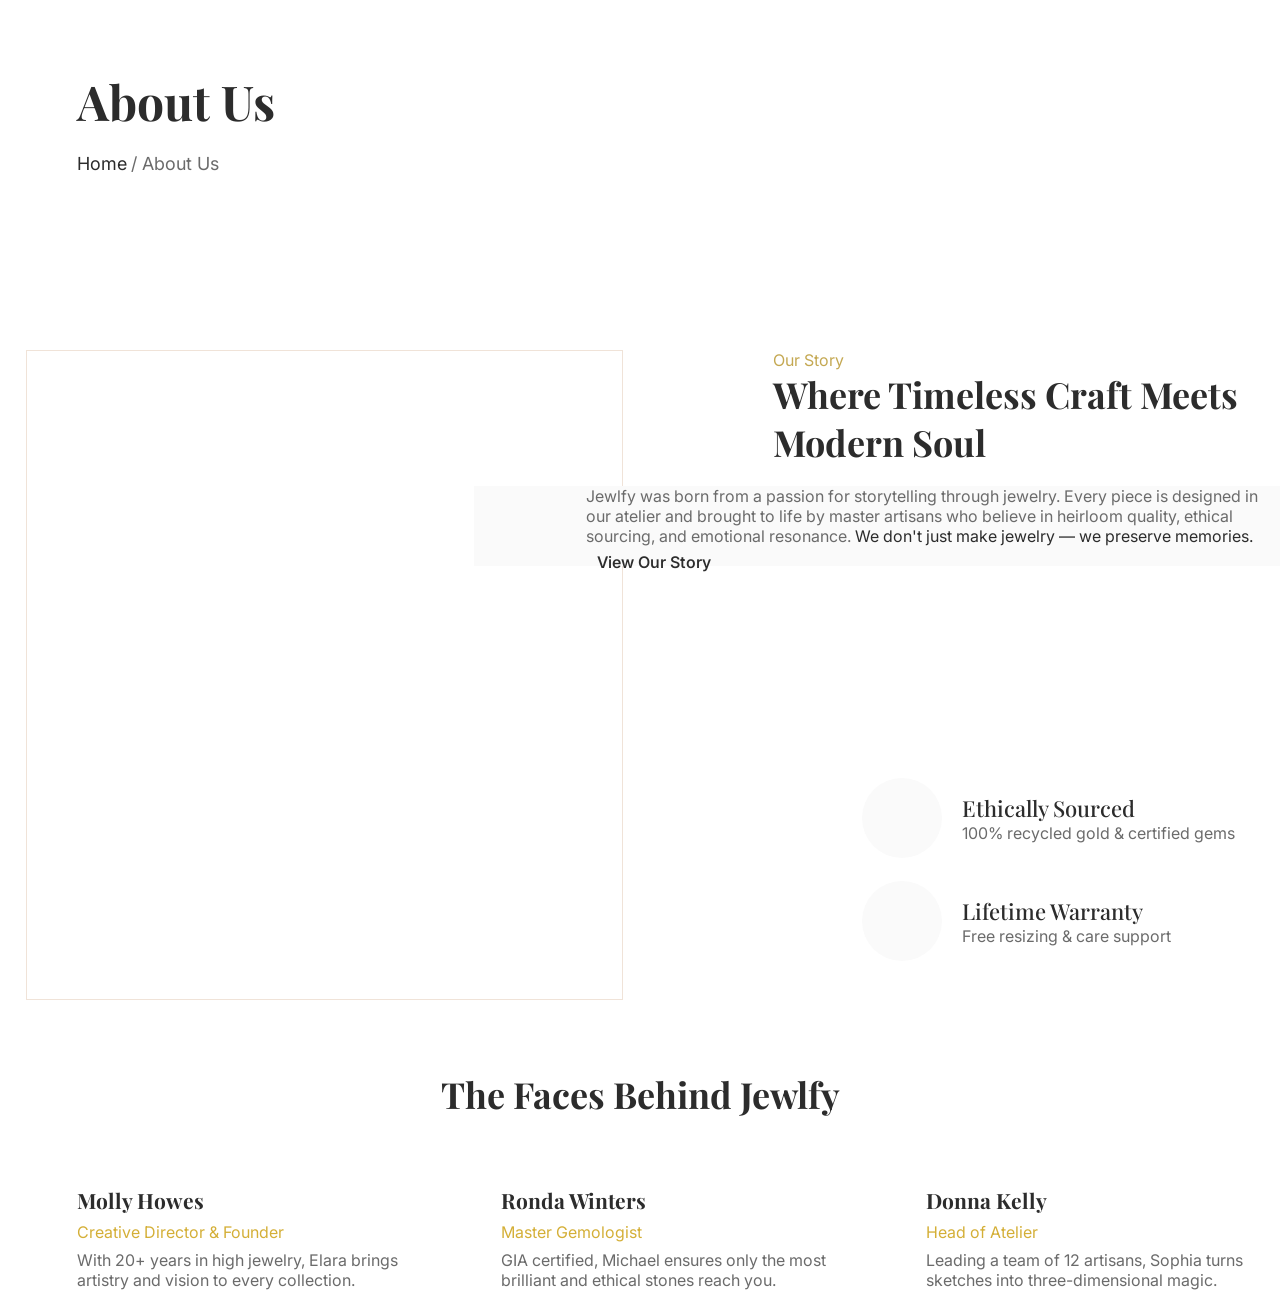
==== about.html @ 87621d16 "about 3 section ready" ====
<!doctype html>
<html lang="en">
  <head>
    <meta charset="UTF-8" />
    <meta name="viewport" content="width=device-width, initial-scale=1.0" />
    <title>Document</title>
    <link rel="stylesheet" href="https://cdnjs.cloudflare.com/ajax/libs/font-awesome/7.3.1/css/all.css" integrity="sha512-x9WwyMYBnlXMNQ6kQ/Lyzu1NqIhLQKL5Oq6xByfXuRj7s9CskyCbLv/1IjqzJmXwFXWr0ov6jBV7Qbc0hh9nHg==" crossorigin="anonymous" referrerpolicy="no-referrer">
    <link rel="stylesheet" href="assets/style.css" />
  </head>
  <body>
   <div class="about-container">
      <div class="about-headcard">
        <div class="about-headtextbox">
          <h1>About Us</h1>
          <div class="about-altbox">
            <a href="/index.html">Home</a>
            <span>/ About Us</span>
          </div>
        </div>
      </div>

      <div class="about-twosection">
        <div class="about-twoimage">
            <img src="https://html.laralink.com/jewlfy/assets/img/about-1.png" alt="">
        </div>
        <div class="about-rightbox">
            <div class="about-righttxtbox">
                <p>Our Story</p>
                <h2>Where Timeless Craft Meets Modern Soul</h2>
            </div>
             <div class="about-imgbox">
                <div class="about-righttxtbox2">
                    <p>Jewlfy was born from a passion for storytelling through jewelry. Every piece is designed in our atelier and brought to life by master artisans who believe in heirloom quality, ethical sourcing, and emotional resonance. <span>We don't just make jewelry — we preserve memories.</span> </p>
                     
                    <button>View Our Story</button>
                </div>
                <div class="about-sectionimgs">
                    <img src="https://html.laralink.com/jewlfy/assets/img/about-2.png" alt="">
                </div>
             </div>
             <div class="about-downbox">
                <div class="about-firstbox">
                    <div class="about-brildiv">
                        <img  src="https://html.laralink.com/jewlfy/assets/img/icons/ethically-sourced.svg" alt="">

                    </div>
                    <div class="about-icontext">
                        <h3>Ethically Sourced</h3>
                        <p>100% recycled gold & certified gems</p>
                    </div>
                </div>
                <div class="about-twobox">
                    <div class="about-brildiv">
                        <img
                         src="https://html.laralink.com/jewlfy/assets/img/icons/lifetime-warranty.svg" alt="">

                    </div>
                     <div class="about-icontext">
                         <h3>Lifetime Warranty</h3>
                         <p>Free resizing & care support</p>
                     </div>
                </div>
             </div>
        </div>
    </div>

    <div class="about-threesection">
        <div class="about-headtwotext">
            <h2>The Faces Behind Jewlfy</h2>
        </div>
        <div class="about-threeimagecard">
            <div class="about-oneimgcard">
                <div class="about-oneimg">
                    <img style="width: 340px;" src="https://html.laralink.com/jewlfy/assets/img/team-5.jpg" alt="">
                </div>
                <div class="about-onetextcard">
                    <h3>Molly Howes</h3>
                    <p class="about-yellowtext">Creative Director & Founder</p>
                    <p class="about-graytext">With 20+ years in high jewelry, Elara brings artistry and vision to every collection.</p>
                </div>
                <div class="about-twoiconboxes">
                    <i class="fa-brands fa-facebook-f"></i>
                    <i class="fa-brands fa-linkedin-in"></i>
                    <i class="fa-brands fa-instagram"></i>
                </div>
            </div>

             <div class="about-oneimgcard">
                <div class="about-oneimg">
                    <img style="width: 340px;" src="https://html.laralink.com/jewlfy/assets/img/team-6.jpg" alt="">
                </div>
                <div class="about-onetextcard">
                    <h3>Ronda Winters</h3>
                    <p class="about-yellowtext">Master Gemologist</p>
                    <p class="about-graytext">GIA certified, Michael ensures only the most brilliant and ethical stones reach you.</p>
                </div>
                 <div class="about-twoiconboxes">
                    <i class="fa-brands fa-facebook-f"></i>
                    <i class="fa-brands fa-linkedin-in"></i>
                    <i class="fa-brands fa-instagram"></i>
                </div>
            </div>

             <div class="about-oneimgcard">
                <div class="about-oneimg">
                    <img style="width: 340px;" src="https://html.laralink.com/jewlfy/assets/img/team-4.jpg" alt="">
                </div>
                <div class="about-onetextcard">
                    <h3>Donna Kelly</h3>
                    <p class="about-yellowtext">Head of Atelier</p>
                    <p class="about-graytext">Leading a team of 12 artisans, Sophia turns sketches into three-dimensional magic.</p>
                </div>
                 <div class="about-twoiconboxes">
                    <i class="fa-brands fa-facebook-f"></i>
                    <i class="fa-brands fa-linkedin-in"></i>
                    <i class="fa-brands fa-instagram"></i>
                </div>
            </div>
        </div>
    </div>
   </div>
  </body>
</html>
---- assets/style.css ----
@import url('https://fonts.googleapis.com/css2?family=Anton&family=Cormorant+Garamond:ital,wght@0,300..700;1,300..700&family=Cormorant:ital,wght@0,300..700;1,300..700&family=Inter:ital,opsz,wght@0,14..32,100..900;1,14..32,100..900&family=Josefin+Sans:ital,wght@0,100..700;1,100..700&family=Montserrat:ital,wght@0,100..900;1,100..900&family=Outfit:wght@100..900&family=Playfair+Display:ital,wght@0,400..900;1,400..900&family=Poppins:ital,wght@0,100;0,200;0,300;0,400;0,500;0,600;0,700;0,800;0,900;1,100;1,200;1,300;1,400;1,500;1,600;1,700;1,800;1,900&family=Raleway:ital,wght@0,100..900;1,100..900&family=Roboto+Slab:wght@100..900&family=Roboto:ital,wght@0,100..900;1,100..900&family=Valley+Sans:ital,wght@0,100..900;1,100..900&display=swap');

@import url('https://fonts.googleapis.com/css2?family=Anton&family=Cormorant+Garamond:ital,wght@0,300..700;1,300..700&family=Cormorant:ital,wght@0,300..700;1,300..700&family=Inter:ital,opsz,wght@0,14..32,100..900;1,14..32,100..900&family=Josefin+Sans:ital,wght@0,100..700;1,100..700&family=Montserrat:ital,wght@0,100..900;1,100..900&family=Outfit:wght@100..900&family=Playfair+Display:ital,wght@0,400..900;1,400..900&family=Poppins:ital,wght@0,100;0,200;0,300;0,400;0,500;0,600;0,700;0,800;0,900;1,100;1,200;1,300;1,400;1,500;1,600;1,700;1,800;1,900&family=Raleway:ital,wght@0,100..900;1,100..900&family=Roboto+Slab:wght@100..900&family=Roboto:ital,wght@0,100..900;1,100..900&family=Valley+Sans:ital,wght@0,100..900;1,100..900&display=swap');
@import url('https://fonts.googleapis.com/css2?family=Anton&family=Cormorant:ital,wght@0,300..700;1,300..700&family=Inter:ital,opsz,wght@0,14..32,100..900;1,14..32,100..900&family=Josefin+Sans:ital,wght@0,100..700;1,100..700&family=Montserrat:ital,wght@0,100..900;1,100..900&family=Outfit:wght@100..900&family=Playfair+Display:ital,wght@0,400..900;1,400..900&family=Poppins:ital,wght@0,100;0,200;0,300;0,400;0,500;0,600;0,700;0,800;0,900;1,100;1,200;1,300;1,400;1,500;1,600;1,700;1,800;1,900&family=Raleway:ital,wght@0,100..900;1,100..900&family=Roboto+Slab:wght@100..900&family=Roboto:ital,wght@0,100..900;1,100..900&family=Valley+Sans:ital,wght@0,100..900;1,100..900&display=swap');


@import url('https://fonts.googleapis.com/css2?family=Anton&family=Cormorant:ital,wght@0,300..700;1,300..700&family=Inter:ital,opsz,wght@0,14..32,100..900;1,14..32,100..900&family=Josefin+Sans:ital,wght@0,100..700;1,100..700&family=Montserrat:ital,wght@0,100..900;1,100..900&family=Outfit:wght@100..900&family=Playfair+Display:ital,wght@0,400..900;1,400..900&family=Poppins:ital,wght@0,100;0,200;0,300;0,400;0,500;0,600;0,700;0,800;0,900;1,100;1,200;1,300;1,400;1,500;1,600;1,700;1,800;1,900&family=Raleway:ital,wght@0,100..900;1,100..900&family=Roboto+Slab:wght@100..900&family=Roboto:ital,wght@0,100..900;1,100..900&family=Valley+Sans:ital,wght@0,100..900;1,100..900&display=swap');



*{
    margin: 0;
    padding: 0;
    box-sizing: border-box;
}


.about-headcard{
    background-image: url("https://html.laralink.com/jewlfy/assets/img/page_header_bg.jpg");
    height: 300px;
    background-position: center;
    background-repeat: no-repeat;
    background-size: cover;

}

.about-headtextbox{
    position: relative;
    left: 6%;
    display: flex;
    flex-direction: column;
    top: 23%;
    gap: 20px;
}

.about-headtextbox h1{
     font-family: Playfair Display;
     font-size: 48px;
     color: #2C2C2C;
}

.about-altbox{
    font-family: Inter;
}

.about-altbox a{
    color: #2C2C2C;
    font-size: 18px;
    text-decoration: none;
    font-family: Inter;
}

.about-altbox span{
    color: #6B6B6B;
   font-size: 18px;
   font-family: Inter;
}




.about-twosection{
    position: relative;
    top: 50px;
    overflow-x: hidden;
    overflow-y: hidden;
    left: 2%;
    display: flex;
}

.about-twoimage{
    width: 600px;
    height: 650px;
    border: 1px solid #F0E3D8;
    z-index: 1;
    /* position: absolute; */
}

.about-twoimage img{
    position: absolute;
    left: 5%;
    z-index: 1;
}

.about-righttxtbox p{
    color: #C4A852;
    font-family: Inter;
}

.about-righttxtbox h2{
    color: #2C2C2C;
    font-family: Playfair Display;
    font-size: 36px;
}

.about-righttxtbox2 p{
    color: #6B6B6B;
    font-size: 16px;
    font-family: Inter;
    width: 75%;
    span{
        color: #2C2C2C;
    }
}

.about-righttxtbox2 button{
    color: #2C2C2C;
    font-size: 16px;
    font-family: Inter;
    background-color: transparent;
    border: none;
    position: relative;
    top: 8%;
    right: 30%;
    font-weight: 550;
}

.about-righttxtbox2{
    display: flex;  
    flex-direction: column;
    align-items: center;
    justify-content: center;
}

.about-icontext h3{
    font-size: 22px;
    color: #2C2C2C;
    font-weight: 500;
    font-family: Playfair Display;
}

.about-icontext p{
    color: #6B6B6B;
    font-family: Inter;
    font-size: 16px;
}

.about-firstbox{
    display: flex;
    align-items: center;
    gap: 20px;
}

.about-twobox{
    display: flex;
    gap: 20px;
    align-items: center;
}



.about-imgbox{
    display: flex;
    background-color: #FAFAFA;
    width: 900px;
    position: absolute;
    z-index: 9;
    left: 35%;
    margin-top: 20px;
    
}

.about-righttxtbox{
    position: relative;
    left: 22%;
   
}

.about-downbox{
    position: relative;
    top: 48%;
    left: 35%;
    gap: 23px;
    display: flex;
    flex-direction: column;
}

.about-righttxtbox h2{
    width: 69%;
}

.about-brildiv{
    background-color: #FAFAFA;
    border-radius: 50%;
    width: 80px;
    height: 80px;
    display: flex;  
    align-items: center;
    justify-content: center;
}

.about-headtwotext h2{
    font-size: 36px;
    font-family: Playfair Display;
    color: #2C2C2C;
}

.about-onetextcard h3{
    color: #2C2C2C;
    font-family: Playfair Display;
    font-size: 21px;
}

.about-yellowtext{
    color: #D4AF37;
    font-family: Inter;
    font-size: 16px;
}

.about-graytext{
    color: #6B6B6B;
    font-family: Inter;
    font-size: 16px;
    width: 83%;
}

.about-onetextcard{
    position: relative;
    top: 20px;
    display: flex;
    flex-direction: column;
    gap: 8px;
}

.about-threesection{
    display: flex;
    flex-direction: column;
    justify-content: center;
    align-items: center;
    position: relative;
    top: 120px;
}

.about-threeimagecard{
    display: flex;
    position: relative;
    left: 6%;
    top: 30px;
}

.about-twoiconboxes i{
  display: none;
    
}

.about-twoiconboxes{
   display: none;
}

.about-oneimgcard:hover{

  .about-oneimg{
    transform: scale(1.03);
    transition: .3s;
  }

.about-twoiconboxes{
    display: flex;
    gap: 10px;
    position: relative;
    bottom: 155px;
    left: 20%;
    transition: .3s;
}

    .about-twoiconboxes i{

    transition: .3s;
           font-size: 20px;
    width: 30px;
    height: 30px;
    background-color: #2C2C2C;
    border-radius: 50%;
    color: white;
    display: flex;
    align-items: center;
    justify-content: center;
    flex-direction: row;
    }
}
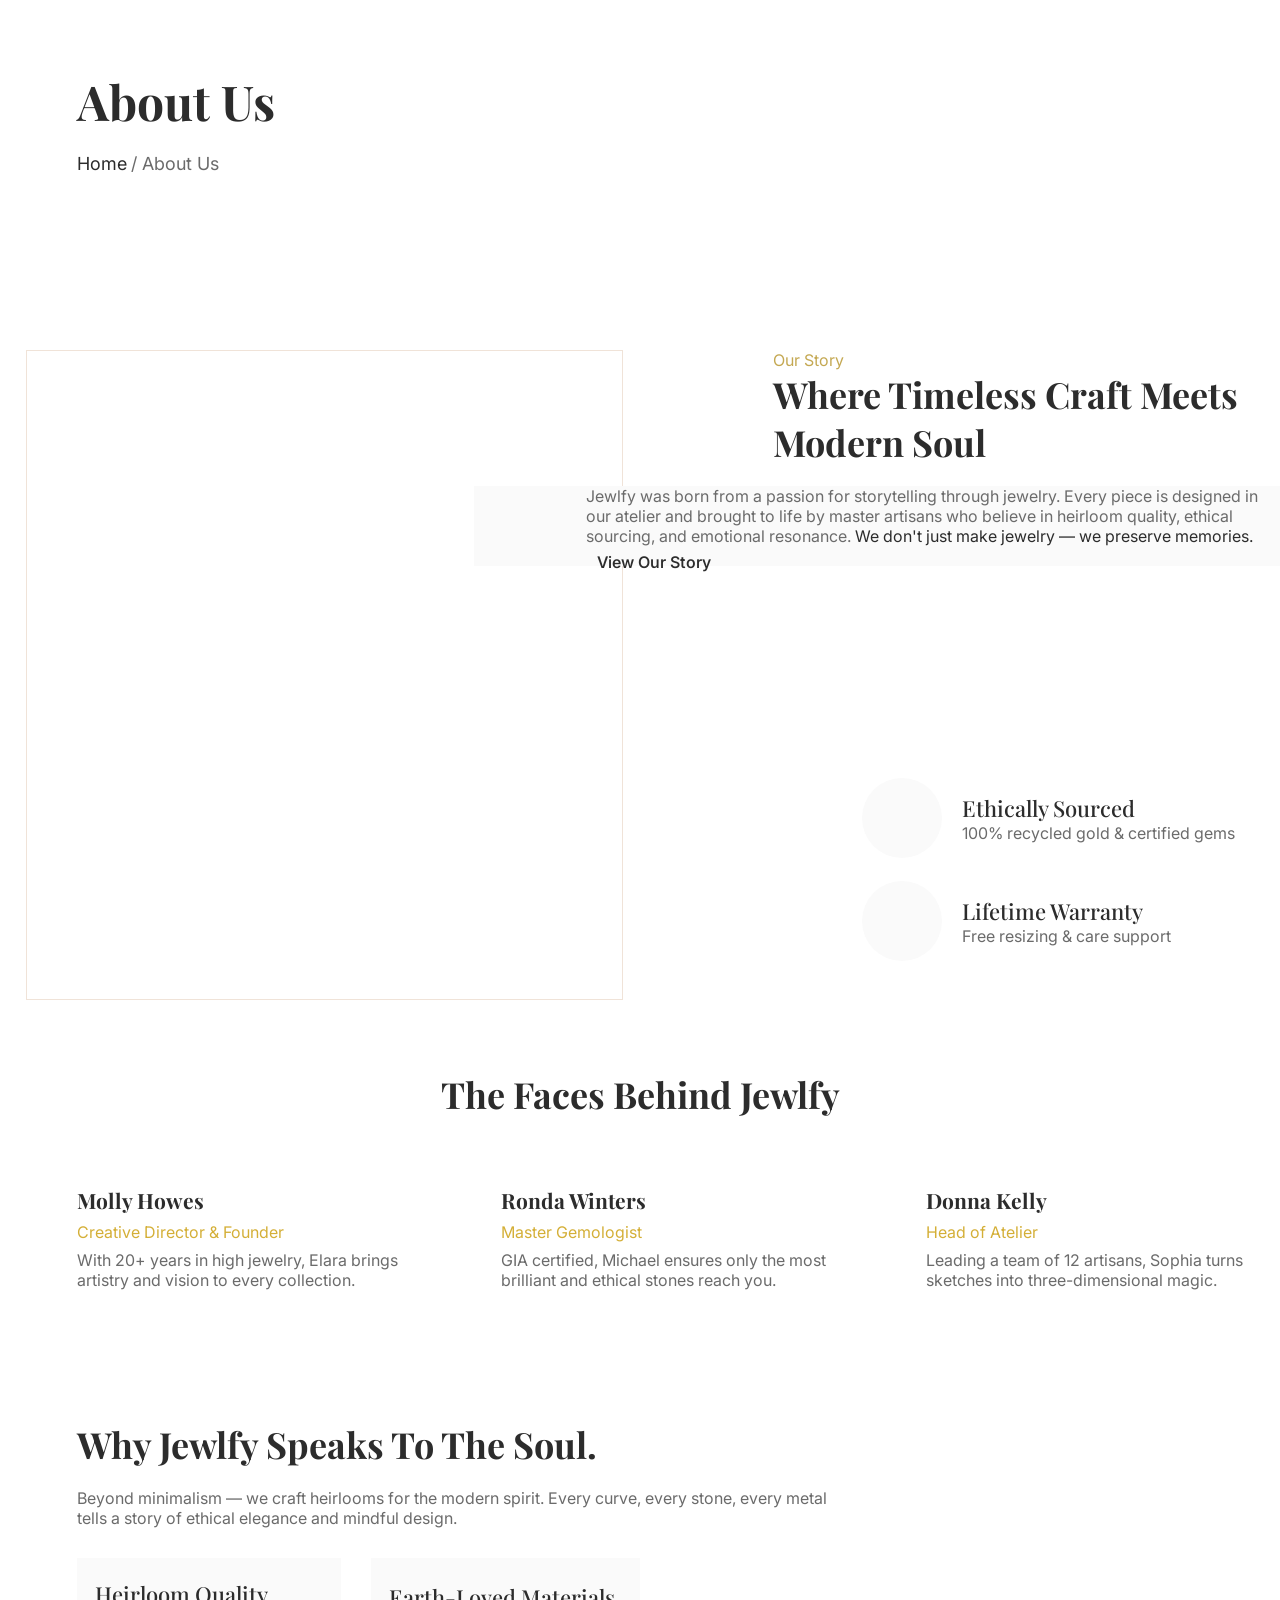
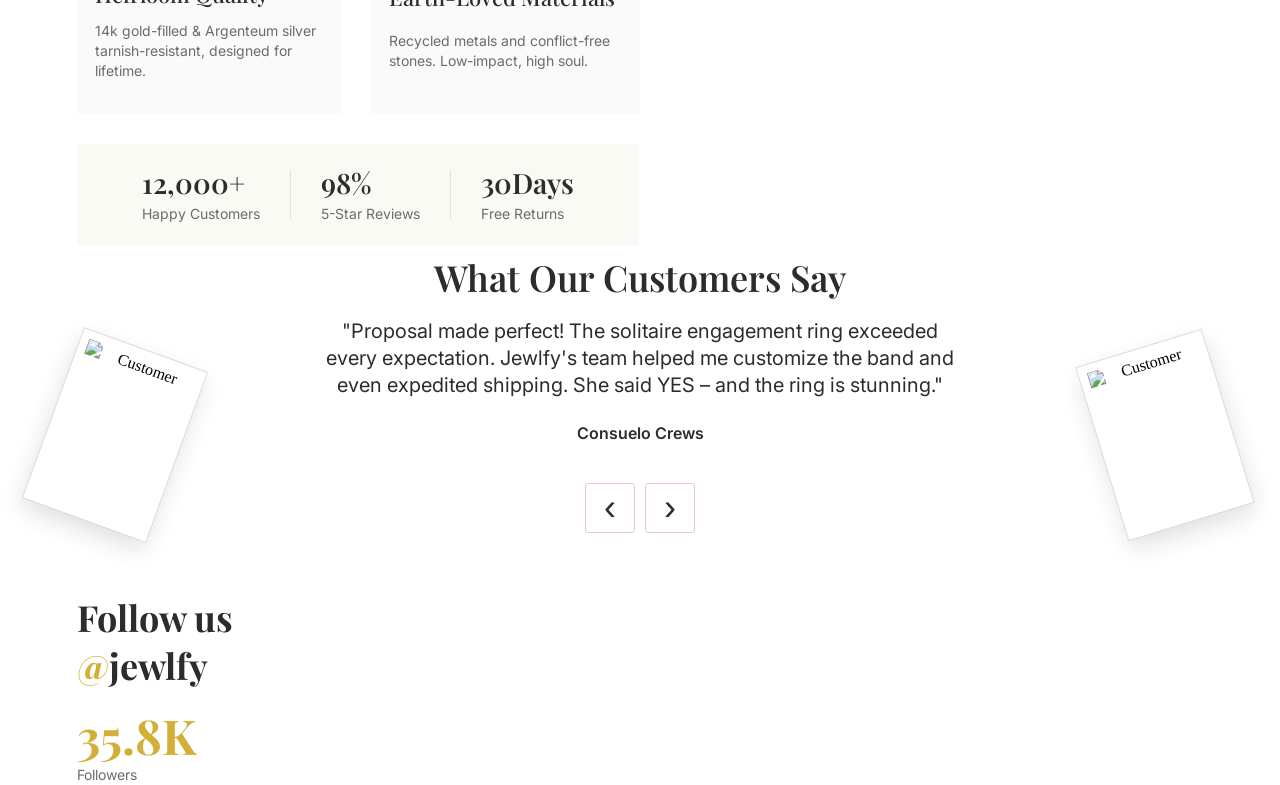
==== commit f15120f5: "about 5 section ready" ====
--- a/about.html
+++ b/about.html
@@ -4,11 +4,17 @@
     <meta charset="UTF-8" />
     <meta name="viewport" content="width=device-width, initial-scale=1.0" />
     <title>Document</title>
-    <link rel="stylesheet" href="https://cdnjs.cloudflare.com/ajax/libs/font-awesome/7.3.1/css/all.css" integrity="sha512-x9WwyMYBnlXMNQ6kQ/Lyzu1NqIhLQKL5Oq6xByfXuRj7s9CskyCbLv/1IjqzJmXwFXWr0ov6jBV7Qbc0hh9nHg==" crossorigin="anonymous" referrerpolicy="no-referrer">
+    <link
+      rel="stylesheet"
+      href="https://cdnjs.cloudflare.com/ajax/libs/font-awesome/7.3.1/css/all.css"
+      integrity="sha512-x9WwyMYBnlXMNQ6kQ/Lyzu1NqIhLQKL5Oq6xByfXuRj7s9CskyCbLv/1IjqzJmXwFXWr0ov6jBV7Qbc0hh9nHg=="
+      crossorigin="anonymous"
+      referrerpolicy="no-referrer"
+    />
     <link rel="stylesheet" href="assets/style.css" />
   </head>
   <body>
-   <div class="about-container">
+    <div class="about-container">
       <div class="about-headcard">
         <div class="about-headtextbox">
           <h1>About Us</h1>
@@ -21,103 +27,240 @@
 
       <div class="about-twosection">
         <div class="about-twoimage">
-            <img src="https://html.laralink.com/jewlfy/assets/img/about-1.png" alt="">
+          <img
+            src="https://html.laralink.com/jewlfy/assets/img/about-1.png"
+            alt=""
+          />
         </div>
         <div class="about-rightbox">
-            <div class="about-righttxtbox">
-                <p>Our Story</p>
-                <h2>Where Timeless Craft Meets Modern Soul</h2>
-            </div>
-             <div class="about-imgbox">
-                <div class="about-righttxtbox2">
-                    <p>Jewlfy was born from a passion for storytelling through jewelry. Every piece is designed in our atelier and brought to life by master artisans who believe in heirloom quality, ethical sourcing, and emotional resonance. <span>We don't just make jewelry — we preserve memories.</span> </p>
-                     
-                    <button>View Our Story</button>
-                </div>
-                <div class="about-sectionimgs">
-                    <img src="https://html.laralink.com/jewlfy/assets/img/about-2.png" alt="">
-                </div>
-             </div>
-             <div class="about-downbox">
-                <div class="about-firstbox">
-                    <div class="about-brildiv">
-                        <img  src="https://html.laralink.com/jewlfy/assets/img/icons/ethically-sourced.svg" alt="">
-
-                    </div>
-                    <div class="about-icontext">
-                        <h3>Ethically Sourced</h3>
-                        <p>100% recycled gold & certified gems</p>
-                    </div>
-                </div>
-                <div class="about-twobox">
-                    <div class="about-brildiv">
-                        <img
-                         src="https://html.laralink.com/jewlfy/assets/img/icons/lifetime-warranty.svg" alt="">
-
-                    </div>
-                     <div class="about-icontext">
-                         <h3>Lifetime Warranty</h3>
-                         <p>Free resizing & care support</p>
-                     </div>
-                </div>
-             </div>
-        </div>
-    </div>
-
-    <div class="about-threesection">
+          <div class="about-righttxtbox">
+            <p>Our Story</p>
+            <h2>Where Timeless Craft Meets Modern Soul</h2>
+          </div>
+          <div class="about-imgbox">
+            <div class="about-righttxtbox2">
+              <p>
+                Jewlfy was born from a passion for storytelling through jewelry.
+                Every piece is designed in our atelier and brought to life by
+                master artisans who believe in heirloom quality, ethical
+                sourcing, and emotional resonance.
+                <span>We don't just make jewelry — we preserve memories.</span>
+              </p>
+
+              <button>View Our Story</button>
+            </div>
+            <div class="about-sectionimgs">
+              <img
+                src="https://html.laralink.com/jewlfy/assets/img/about-2.png"
+                alt=""
+              />
+            </div>
+          </div>
+          <div class="about-downbox">
+            <div class="about-firstbox">
+              <div class="about-brildiv">
+                <img
+                  src="https://html.laralink.com/jewlfy/assets/img/icons/ethically-sourced.svg"
+                  alt=""
+                />
+              </div>
+              <div class="about-icontext">
+                <h3>Ethically Sourced</h3>
+                <p>100% recycled gold & certified gems</p>
+              </div>
+            </div>
+            <div class="about-twobox">
+              <div class="about-brildiv">
+                <img
+                  src="https://html.laralink.com/jewlfy/assets/img/icons/lifetime-warranty.svg"
+                  alt=""
+                />
+              </div>
+              <div class="about-icontext">
+                <h3>Lifetime Warranty</h3>
+                <p>Free resizing & care support</p>
+              </div>
+            </div>
+          </div>
+        </div>
+      </div>
+
+      <div class="about-threesection">
         <div class="about-headtwotext">
-            <h2>The Faces Behind Jewlfy</h2>
+          <h2>The Faces Behind Jewlfy</h2>
         </div>
         <div class="about-threeimagecard">
-            <div class="about-oneimgcard">
-                <div class="about-oneimg">
-                    <img style="width: 340px;" src="https://html.laralink.com/jewlfy/assets/img/team-5.jpg" alt="">
-                </div>
-                <div class="about-onetextcard">
-                    <h3>Molly Howes</h3>
-                    <p class="about-yellowtext">Creative Director & Founder</p>
-                    <p class="about-graytext">With 20+ years in high jewelry, Elara brings artistry and vision to every collection.</p>
-                </div>
-                <div class="about-twoiconboxes">
-                    <i class="fa-brands fa-facebook-f"></i>
-                    <i class="fa-brands fa-linkedin-in"></i>
-                    <i class="fa-brands fa-instagram"></i>
-                </div>
-            </div>
-
-             <div class="about-oneimgcard">
-                <div class="about-oneimg">
-                    <img style="width: 340px;" src="https://html.laralink.com/jewlfy/assets/img/team-6.jpg" alt="">
-                </div>
-                <div class="about-onetextcard">
-                    <h3>Ronda Winters</h3>
-                    <p class="about-yellowtext">Master Gemologist</p>
-                    <p class="about-graytext">GIA certified, Michael ensures only the most brilliant and ethical stones reach you.</p>
-                </div>
-                 <div class="about-twoiconboxes">
-                    <i class="fa-brands fa-facebook-f"></i>
-                    <i class="fa-brands fa-linkedin-in"></i>
-                    <i class="fa-brands fa-instagram"></i>
-                </div>
-            </div>
-
-             <div class="about-oneimgcard">
-                <div class="about-oneimg">
-                    <img style="width: 340px;" src="https://html.laralink.com/jewlfy/assets/img/team-4.jpg" alt="">
-                </div>
-                <div class="about-onetextcard">
-                    <h3>Donna Kelly</h3>
-                    <p class="about-yellowtext">Head of Atelier</p>
-                    <p class="about-graytext">Leading a team of 12 artisans, Sophia turns sketches into three-dimensional magic.</p>
-                </div>
-                 <div class="about-twoiconboxes">
-                    <i class="fa-brands fa-facebook-f"></i>
-                    <i class="fa-brands fa-linkedin-in"></i>
-                    <i class="fa-brands fa-instagram"></i>
-                </div>
-            </div>
-        </div>
-    </div>
-   </div>
+          <div class="about-oneimgcard">
+            <div class="about-oneimg">
+              <img
+                style="width: 340px"
+                src="https://html.laralink.com/jewlfy/assets/img/team-5.jpg"
+                alt=""
+              />
+            </div>
+            <div class="about-onetextcard">
+              <h3>Molly Howes</h3>
+              <p class="about-yellowtext">Creative Director & Founder</p>
+              <p class="about-graytext">
+                With 20+ years in high jewelry, Elara brings artistry and vision
+                to every collection.
+              </p>
+            </div>
+            <div class="about-twoiconboxes">
+              <i class="fa-brands fa-facebook-f"></i>
+              <i class="fa-brands fa-linkedin-in"></i>
+              <i class="fa-brands fa-instagram"></i>
+            </div>
+          </div>
+
+          <div class="about-oneimgcard">
+            <div class="about-oneimg">
+              <img
+                style="width: 340px"
+                src="https://html.laralink.com/jewlfy/assets/img/team-6.jpg"
+                alt=""
+              />
+            </div>
+            <div class="about-onetextcard">
+              <h3>Ronda Winters</h3>
+              <p class="about-yellowtext">Master Gemologist</p>
+              <p class="about-graytext">
+                GIA certified, Michael ensures only the most brilliant and
+                ethical stones reach you.
+              </p>
+            </div>
+            <div class="about-twoiconboxes">
+              <i class="fa-brands fa-facebook-f"></i>
+              <i class="fa-brands fa-linkedin-in"></i>
+              <i class="fa-brands fa-instagram"></i>
+            </div>
+          </div>
+
+          <div class="about-oneimgcard">
+            <div class="about-oneimg">
+              <img
+                style="width: 340px"
+                src="https://html.laralink.com/jewlfy/assets/img/team-4.jpg"
+                alt=""
+              />
+            </div>
+            <div class="about-onetextcard">
+              <h3>Donna Kelly</h3>
+              <p class="about-yellowtext">Head of Atelier</p>
+              <p class="about-graytext">
+                Leading a team of 12 artisans, Sophia turns sketches into
+                three-dimensional magic.
+              </p>
+            </div>
+            <div class="about-twoiconboxes">
+              <i class="fa-brands fa-facebook-f"></i>
+              <i class="fa-brands fa-linkedin-in"></i>
+              <i class="fa-brands fa-instagram"></i>
+            </div>
+          </div>
+        </div>
+      </div>
+
+      <div class="about-foursection">
+        <div class="about-fouronebox">
+          <div class="about-fourtextbox">
+            <div class="about-fourtext">
+              <h2>Why Jewlfy Speaks To The Soul.</h2>
+              <p>
+                Beyond minimalism — we craft heirlooms for the modern spirit.
+                Every curve, every stone, every metal tells a story of ethical
+                elegance and mindful design.
+              </p>
+            </div>
+            <div class="about-fourtwobox">
+              <div class="about-fourtwodiv">
+                <h3>Heirloom Quality</h3>
+                <p>
+                  14k gold-filled & Argenteum silver tarnish-resistant, designed
+                  for lifetime.
+                </p>
+              </div>
+
+              <div class="about-fourtwodiv2">
+                <h3>Earth-Loved Materials</h3>
+                <p>
+                  Recycled metals and conflict-free stones. Low-impact, high
+                  soul.
+                </p>
+              </div>
+            </div>
+            <div class="about-fournumberbox">
+              <div class="about-fournumberdiv">
+                <span>12,000+</span>
+                <p>Happy Customers</p>
+              </div>
+              <div
+                style="width: 0.8px; height: 49px; background-color: #e5e1db"
+                class="about-fourxettdiv"
+              ></div>
+
+              <div class="about-fournumberdiv">
+                <span>98%</span>
+                <p>5-Star Reviews</p>
+              </div>
+              <div
+                style="width: 0.8px; height: 49px; background-color: #e5e1db"
+                class="about-fourxettdiv"
+              ></div>
+              <div class="about-fournumberdiv">
+                <span>30Days</span>
+                <p>Free Returns</p>
+              </div>
+            </div>
+          </div>
+          <div class="about-fourimagebox">
+            <img
+              style="width: 80%"
+              src="https://html.laralink.com/jewlfy/assets/img/why-different-2.jpg"
+              alt=""
+            />
+          </div>
+        </div>
+      </div>
+
+      <div class="about-fivesection">
+  <img class="about-photo about-photo-left" src="https://html.laralink.com/jewlfy/assets/img/testimonial-1.jpg" alt="Customer">
+  <img class="about-photo about-photo-right" src="https://html.laralink.com/jewlfy/assets/img/testimonial-2.jpg" alt="Customer">
+
+  <h2>What Our Customers Say</h2>
+  <div class="about-quote-mark"><img src="https://html.laralink.com/jewlfy/assets/img/icons/quote.svg" alt=""></div>
+  <p class="about-review-text">
+    "Proposal made perfect! The solitaire engagement ring exceeded every expectation.
+    Jewlfy's team helped me customize the band and even expedited shipping.
+    She said YES – and the ring is stunning."
+  </p>
+  <div class="about-review-name"><p>Consuelo Crews</p> </div>
+
+  <div class="about-nav-btns">
+    <button>&#8249;</button>
+    <button>&#8250;</button>
+  </div>
+</div>
+
+<div class="about-sixsection">
+  <div class="about-siximgbox">
+    <div class="aboutsixtext">
+        <h2>Follow us <br> <span>@</span>jewlfy</h2>
+    </div>
+    <div class="about-siximgdiv">
+        <img style="width: 360px;" src="https://html.laralink.com/jewlfy/assets/img/instagram-img-13.jpg" alt="">
+    </div>
+    <div class="about-sixitdiv">
+        <div class="about-sixyellowtext">
+<span class="about-yeltext">35.8K</span>
+<span class="about-grtext">Followers</span>
+        </div>
+        <div class="aboutsiximg2">
+            <img style="width: 170px;" src="	https://html.laralink.com/jewlfy/assets/img/instagram-img-14.jpg" alt="">
+        </div>
+    </div>
+  </div>
+</div>
+    </div>
   </body>
 </html>
--- a/assets/style.css
+++ b/assets/style.css
@@ -278,4 +278,263 @@
     justify-content: center;
     flex-direction: row;
     }
+}
+
+.about-fouronebox{
+    display: flex;
+}
+
+.about-fourtext h2{
+    font-size: 36px;
+    font-family: Playfair Display;
+    color: #2C2C2C;
+    
+}
+
+.about-fourtext p{
+    font-size: 16px;
+    font-family: Inter;
+    color: #6B6B6B;
+    width: 69%;
+    position: relative;
+   
+    top: 20px;
+}
+
+.about-fourtextbox{
+    display: flex;
+    flex-direction: column;
+}
+
+.about-foursection{
+    position: relative;
+    top: 300px;
+    left: 6%;
+}
+
+.about-fournumberbox{
+    display: flex;
+    gap: 30px;
+    background-color: #FAFAF5;
+    width: 562px;
+    height: 101px;
+    align-items: center;
+    justify-content: center;
+    position: relative;
+    top: 80px;
+}
+
+.about-fournumberdiv span{
+    font-size: 28px;
+    font-family: Playfair Display;
+    color: #2C2C2C;
+    font-weight: 600;
+    position: relative;
+    bottom: 4px;
+}
+
+.about-fournumberdiv p{
+    color: #6B6B6B;
+    font-family: Inter;
+    font-size: 14px ;
+}
+
+.about-fourtwodiv{
+    width: 264px;
+    height: 156px;
+    display: flex;
+    flex-direction: column;
+    justify-content: center;
+    /* align-items: center; */
+    background-color: #FAFAFA;
+}
+
+.about-fourtwobox{
+    display: flex;
+    gap: 30px;
+    position: relative;
+    top: 50px;
+   
+}
+
+.about-fourtwodiv h3{
+    color: #2C2C2C;
+    font-family: Playfair Display;
+    font-size: 22px;
+    font-weight: 500;
+    position: relative;
+    bottom: 12px;
+    left: 18px;
+}
+
+.about-fourtwodiv p{
+    color: #6B6B6B;
+    font-family: Inter;
+    font-size: 14px;
+    line-height: 1.43em;
+    width: 90%;
+    position: relative;
+    left: 18px;
+}
+
+.about-fourtwodiv2{
+    width: 269px;
+    height: 156px;
+    display: flex;
+    flex-direction: column;
+    justify-content: center;
+    /* align-items: center; */
+    background-color: #FAFAFA;
+}
+
+.about-fourtwodiv2 h3{
+    color: #2C2C2C;
+    font-family: Playfair Display;
+    font-size: 22px;
+    font-weight: 500;
+    position: relative;
+    bottom: 19px;
+    left: 18px;
+    
+}
+
+.about-fourtwodiv2 p{
+    color: #6B6B6B;
+    font-family: Inter;
+    font-size: 14px;
+    line-height: 1.43em;
+    width: 90%;
+    position: relative;
+    left: 18px;
+}
+
+
+.about-fivesection {
+  position: relative;
+  max-width: 1100px;
+  margin: 0 auto;
+  text-align: center;
+  top: 390px;
+}
+
+.about-fivesection h2 {
+font-size: 36px;
+    font-family: Playfair Display;
+    color: #2C2C2C;
+  /* margin-bottom: 20px; */
+  line-height: 1.25em;
+  font-weight: 600;
+}
+
+.about-quote-mark {
+  img{
+    width: 170px;
+  }
+}
+.about-fivesection{
+.about-review-text {
+  max-width: 650px;
+  margin: 0 auto 24px;
+  font-size: 20px;
+  line-height: 1.35em;
+  font-weight: 400;
+  color: #2C2C2C;
+  font-family: Inter;
+}
+}
+
+
+.about-review-name {
+  font-weight: 600;
+  color: #1a1a2e;
+  margin-bottom: 40px;
+}
+
+.about-review-name p{
+    color: #2C2C2C;
+    font-family: Inter;
+    font-size: 16px;
+}
+
+.about-nav-btns {
+  display: flex;
+  justify-content: center;
+  gap: 10px;
+}
+
+.about-nav-btns button {
+  width: 50px;
+  height: 50px;
+  border-radius: 3px;
+  border: 1px solid #e8c9c0;
+  background: #FFFFFF;
+  color: #2C2C2C;
+  font-size: 36px;
+  cursor: pointer;
+}
+
+.about-nav-btns button:hover { background: #f7ece8; }
+
+.about-photo {
+  position: absolute;
+  top: 90px;
+  width: 130px;
+  height: 180px;
+  object-fit: cover;
+  border: 8px solid #fff;
+  outline: 1px solid #e6d9d2;
+  box-shadow: 0 10px 25px rgba(0,0,0,0.12);
+}
+
+.about-photo-left {
+  left: -40px;
+  transform: rotate(20deg);
+}
+
+.about-photo-right {
+  right: -40px;
+  transform: rotate(-17deg);
+}
+
+.aboutsixtext h2 span{
+    color: #D4AF37;
+    
+}
+
+.aboutsixtext h2{
+    color: #2C2C2C;
+    font-family: Playfair Display;
+    font-size: 36px;
+}
+
+.about-sixyellowtext .about-yeltext{
+    color: #D4AF37;
+    font-family: Playfair Display;
+    font-size: 48px;
+    font-weight: 700;
+   line-height: 1.2em;
+}
+
+.about-sixyellowtext{
+display: flex;
+flex-direction: column;
+}
+
+.about-sixyellowtext .about-grtext{
+    color: #6B6B6B;
+    font-size: 14px;
+    font-family: Inter;
+    line-height: 1.43em;
+}
+
+.about-sixitdiv{
+    display: flex;
+    gap: 70px;
+}
+
+.about-sixsection{
+    position: relative;
+    top: 450px;
+    display: flex;
+    left: 6%;
 }
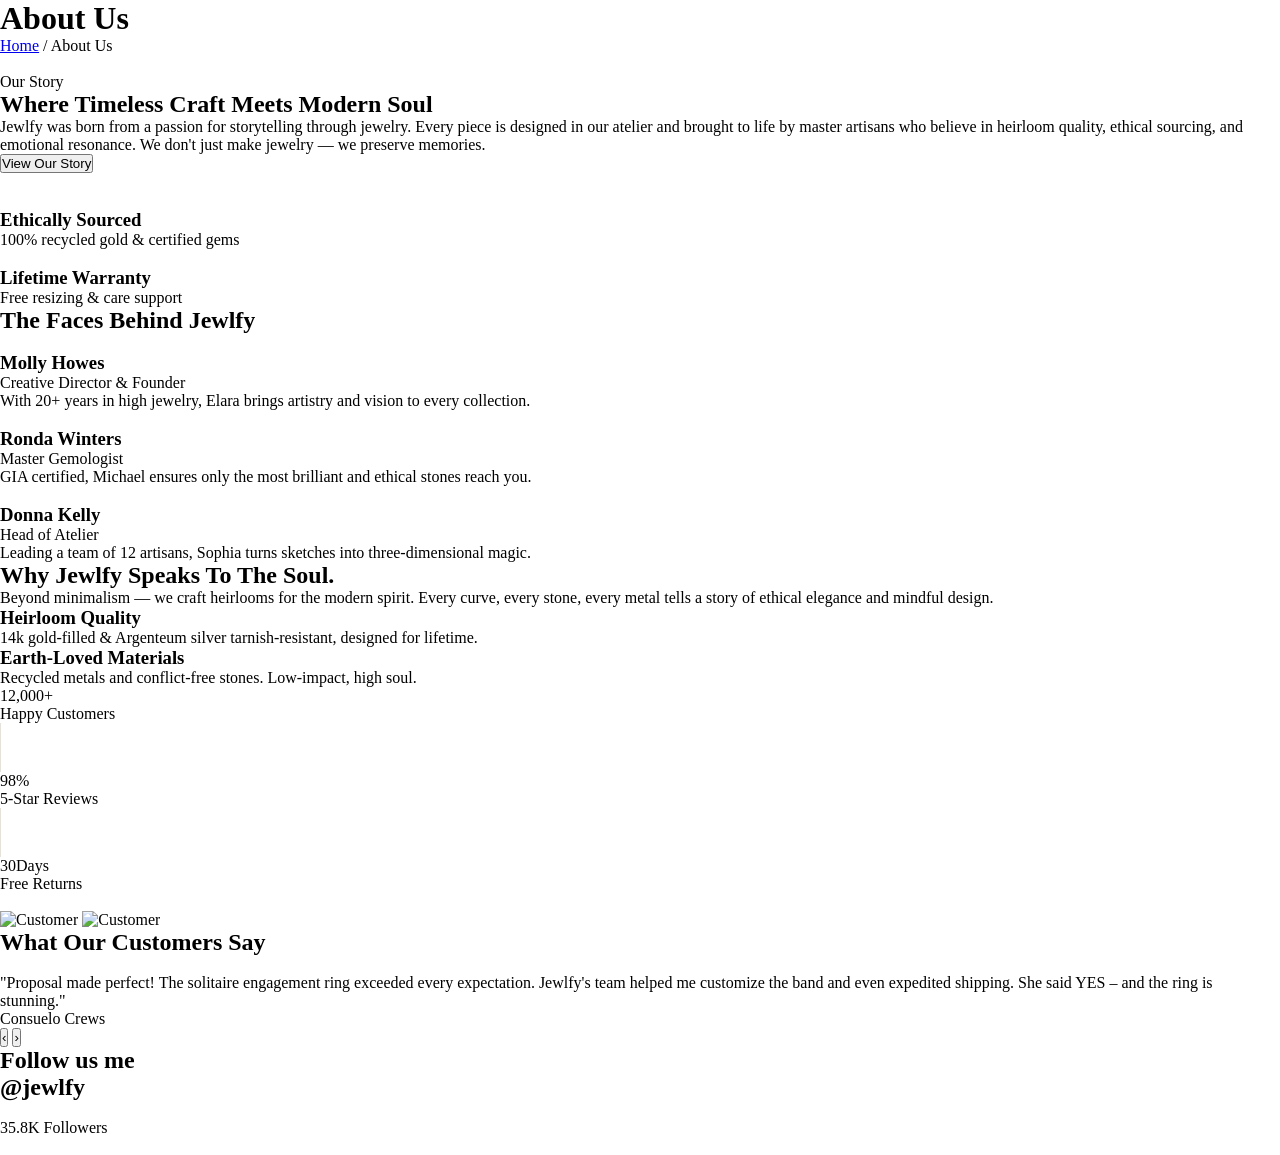
==== commit d09b8684: "about 5 section ready" ====
--- a/about.html
+++ b/about.html
@@ -245,7 +245,7 @@
 <div class="about-sixsection">
   <div class="about-siximgbox">
     <div class="aboutsixtext">
-        <h2>Follow us <br> <span>@</span>jewlfy</h2>
+        <h2>Follow us me <br> <span>@</span>jewlfy</h2>
     </div>
     <div class="about-siximgdiv">
         <img style="width: 360px;" src="https://html.laralink.com/jewlfy/assets/img/instagram-img-13.jpg" alt="">
--- a/assets/style.css
+++ b/assets/style.css
@@ -1,13 +1,19 @@
+@import url('https://fonts.googleapis.com/css2?family=Anton&family=Cormorant:ital,wght@0,300..700;1,300..700&family=Inter:ital,opsz,wght@0,14..32,100..900;1,14..32,100..900&family=Montserrat:ital,wght@0,100..900;1,100..900&family=Mulish:ital,wght@0,200..1000;1,200..1000&family=Open+Sans:ital,wght@0,300..800;1,300..800&family=Outfit:wght@100..900&family=Playfair+Display:ital,wght@0,400..900;1,400..900&family=Poppins:ital,wght@0,100;0,200;0,300;0,400;0,500;0,600;0,700;0,800;0,900;1,100;1,200;1,300;1,400;1,500;1,600;1,700;1,800;1,900&family=Roboto+Slab:wght@100..900&family=Roboto:ital,wght@0,100..900;1,100..900&display=swap');
 
-@import url('https://fonts.googleapis.com/css2?family=Anton&family=Cormorant+Garamond:ital,wght@0,300..700;1,300..700&family=Cormorant:ital,wght@0,300..700;1,300..700&family=Inter:ital,opsz,wght@0,14..32,100..900;1,14..32,100..900&family=Josefin+Sans:ital,wght@0,100..700;1,100..700&family=Montserrat:ital,wght@0,100..900;1,100..900&family=Outfit:wght@100..900&family=Playfair+Display:ital,wght@0,400..900;1,400..900&family=Poppins:ital,wght@0,100;0,200;0,300;0,400;0,500;0,600;0,700;0,800;0,900;1,100;1,200;1,300;1,400;1,500;1,600;1,700;1,800;1,900&family=Raleway:ital,wght@0,100..900;1,100..900&family=Roboto+Slab:wght@100..900&family=Roboto:ital,wght@0,100..900;1,100..900&family=Valley+Sans:ital,wght@0,100..900;1,100..900&display=swap');
+@import url('https://fonts.googleapis.com/css2?family=Anton&family=Cormorant:ital,wght@0,300..700;1,300..700&family=Inter:ital,opsz,wght@0,14..32,100..900;1,14..32,100..900&family=Montserrat:ital,wght@0,100..900;1,100..900&family=Mulish:ital,wght@0,200..1000;1,200..1000&family=Open+Sans:ital,wght@0,300..800;1,300..800&family=Outfit:wght@100..900&family=Playfair+Display:ital,wght@0,400..900;1,400..900&family=Poppins:ital,wght@0,100;0,200;0,300;0,400;0,500;0,600;0,700;0,800;0,900;1,100;1,200;1,300;1,400;1,500;1,600;1,700;1,800;1,900&family=Roboto+Slab:wght@100..900&family=Roboto:ital,wght@0,100..900;1,100..900&display=swap');
 
-@import url('https://fonts.googleapis.com/css2?family=Anton&family=Cormorant+Garamond:ital,wght@0,300..700;1,300..700&family=Cormorant:ital,wght@0,300..700;1,300..700&family=Inter:ital,opsz,wght@0,14..32,100..900;1,14..32,100..900&family=Josefin+Sans:ital,wght@0,100..700;1,100..700&family=Montserrat:ital,wght@0,100..900;1,100..900&family=Outfit:wght@100..900&family=Playfair+Display:ital,wght@0,400..900;1,400..900&family=Poppins:ital,wght@0,100;0,200;0,300;0,400;0,500;0,600;0,700;0,800;0,900;1,100;1,200;1,300;1,400;1,500;1,600;1,700;1,800;1,900&family=Raleway:ital,wght@0,100..900;1,100..900&family=Roboto+Slab:wght@100..900&family=Roboto:ital,wght@0,100..900;1,100..900&family=Valley+Sans:ital,wght@0,100..900;1,100..900&display=swap');
-@import url('https://fonts.googleapis.com/css2?family=Anton&family=Cormorant:ital,wght@0,300..700;1,300..700&family=Inter:ital,opsz,wght@0,14..32,100..900;1,14..32,100..900&family=Josefin+Sans:ital,wght@0,100..700;1,100..700&family=Montserrat:ital,wght@0,100..900;1,100..900&family=Outfit:wght@100..900&family=Playfair+Display:ital,wght@0,400..900;1,400..900&family=Poppins:ital,wght@0,100;0,200;0,300;0,400;0,500;0,600;0,700;0,800;0,900;1,100;1,200;1,300;1,400;1,500;1,600;1,700;1,800;1,900&family=Raleway:ital,wght@0,100..900;1,100..900&family=Roboto+Slab:wght@100..900&family=Roboto:ital,wght@0,100..900;1,100..900&family=Valley+Sans:ital,wght@0,100..900;1,100..900&display=swap');
-
-
-@import url('https://fonts.googleapis.com/css2?family=Anton&family=Cormorant:ital,wght@0,300..700;1,300..700&family=Inter:ital,opsz,wght@0,14..32,100..900;1,14..32,100..900&family=Josefin+Sans:ital,wght@0,100..700;1,100..700&family=Montserrat:ital,wght@0,100..900;1,100..900&family=Outfit:wght@100..900&family=Playfair+Display:ital,wght@0,400..900;1,400..900&family=Poppins:ital,wght@0,100;0,200;0,300;0,400;0,500;0,600;0,700;0,800;0,900;1,100;1,200;1,300;1,400;1,500;1,600;1,700;1,800;1,900&family=Raleway:ital,wght@0,100..900;1,100..900&family=Roboto+Slab:wght@100..900&family=Roboto:ital,wght@0,100..900;1,100..900&family=Valley+Sans:ital,wght@0,100..900;1,100..900&display=swap');
-
-
+:root {
+    --main-color: #D4AF37;
+    --bg-color: #FEF2E8;
+    --bg--color-soft: #FEFAF5;
+    --bg-stroke-color: #F3DCCE;
+    --bg-black-color: #202020;
+    --black-soft: #6B6B6B;
+    --black-bg-white-text-color: #FFFFFF;
+    --black-bg-white-text-soft: #A7A7A7;
+    --hot-price-color: #DC3545;
+    --input-form-bg-color: #FAFAFA
+}
 
 *{
     margin: 0;
@@ -15,526 +21,91 @@
     box-sizing: border-box;
 }
 
-
-.about-headcard{
-    background-image: url("https://html.laralink.com/jewlfy/assets/img/page_header_bg.jpg");
+.el__background__img {
+    background-image: url(/assets/img/page_header_bg.jpg);
     height: 300px;
+    background-size: cover;
     background-position: center;
     background-repeat: no-repeat;
-    background-size: cover;
+    display: flex;
+    align-items: center;
+    justify-content: space-between;
 
-}
+    .el__background__span{
+        width: 70%;
+        margin: 0 auto;
+    }
+    
 
-.about-headtextbox{
-    position: relative;
-    left: 6%;
-    display: flex;
-    flex-direction: column;
-    top: 23%;
-    gap: 20px;
-}
 
-.about-headtextbox h1{
-     font-family: Playfair Display;
-     font-size: 48px;
-     color: #2C2C2C;
-}
+    .el__title1 {
+        font-size: 18px;
+        line-height: 26px;
+    }
 
-.about-altbox{
-    font-family: Inter;
-}
-
-.about-altbox a{
-    color: #2C2C2C;
-    font-size: 18px;
-    text-decoration: none;
-    font-family: Inter;
-}
-
-.about-altbox span{
-    color: #6B6B6B;
-   font-size: 18px;
-   font-family: Inter;
+    .el__title2 {
+        font-size: 18px;
+        line-height: 26px;
+        color: rgb(107, 107, 107);
+    }
 }
 
 
-
-
-.about-twosection{
-    position: relative;
-    top: 50px;
-    overflow-x: hidden;
-    overflow-y: hidden;
-    left: 2%;
-    display: flex;
-}
-
-.about-twoimage{
-    width: 600px;
-    height: 650px;
-    border: 1px solid #F0E3D8;
-    z-index: 1;
-    /* position: absolute; */
-}
-
-.about-twoimage img{
-    position: absolute;
-    left: 5%;
-    z-index: 1;
-}
-
-.about-righttxtbox p{
-    color: #C4A852;
-    font-family: Inter;
-}
-
-.about-righttxtbox h2{
-    color: #2C2C2C;
-    font-family: Playfair Display;
-    font-size: 36px;
-}
-
-.about-righttxtbox2 p{
-    color: #6B6B6B;
-    font-size: 16px;
-    font-family: Inter;
-    width: 75%;
-    span{
-        color: #2C2C2C;
-    }
-}
-
-.about-righttxtbox2 button{
-    color: #2C2C2C;
-    font-size: 16px;
-    font-family: Inter;
-    background-color: transparent;
-    border: none;
-    position: relative;
-    top: 8%;
-    right: 30%;
-    font-weight: 550;
-}
-
-.about-righttxtbox2{
-    display: flex;  
-    flex-direction: column;
-    align-items: center;
-    justify-content: center;
-}
-
-.about-icontext h3{
-    font-size: 22px;
-    color: #2C2C2C;
-    font-weight: 500;
-    font-family: Playfair Display;
-}
-
-.about-icontext p{
-    color: #6B6B6B;
-    font-family: Inter;
-    font-size: 16px;
-}
-
-.about-firstbox{
-    display: flex;
-    align-items: center;
-    gap: 20px;
-}
-
-.about-twobox{
-    display: flex;
-    gap: 20px;
-    align-items: center;
-}
-
-
-
-.about-imgbox{
-    display: flex;
-    background-color: #FAFAFA;
-    width: 900px;
-    position: absolute;
-    z-index: 9;
-    left: 35%;
-    margin-top: 20px;
-    
-}
-
-.about-righttxtbox{
-    position: relative;
-    left: 22%;
-   
-}
-
-.about-downbox{
-    position: relative;
-    top: 48%;
-    left: 35%;
-    gap: 23px;
-    display: flex;
-    flex-direction: column;
-}
-
-.about-righttxtbox h2{
-    width: 69%;
-}
-
-.about-brildiv{
-    background-color: #FAFAFA;
-    border-radius: 50%;
-    width: 80px;
-    height: 80px;
-    display: flex;  
-    align-items: center;
-    justify-content: center;
-}
-
-.about-headtwotext h2{
-    font-size: 36px;
-    font-family: Playfair Display;
-    color: #2C2C2C;
-}
-
-.about-onetextcard h3{
-    color: #2C2C2C;
-    font-family: Playfair Display;
-    font-size: 21px;
-}
-
-.about-yellowtext{
-    color: #D4AF37;
-    font-family: Inter;
-    font-size: 16px;
-}
-
-.about-graytext{
-    color: #6B6B6B;
-    font-family: Inter;
-    font-size: 16px;
-    width: 83%;
-}
-
-.about-onetextcard{
-    position: relative;
-    top: 20px;
-    display: flex;
-    flex-direction: column;
-    gap: 8px;
-}
-
-.about-threesection{
-    display: flex;
-    flex-direction: column;
-    justify-content: center;
-    align-items: center;
-    position: relative;
-    top: 120px;
-}
-
-.about-threeimagecard{
-    display: flex;
-    position: relative;
-    left: 6%;
-    top: 30px;
-}
-
-.about-twoiconboxes i{
-  display: none;
-    
-}
-
-.about-twoiconboxes{
-   display: none;
-}
-
-.about-oneimgcard:hover{
-
-  .about-oneimg{
-    transform: scale(1.03);
-    transition: .3s;
-  }
-
-.about-twoiconboxes{
-    display: flex;
-    gap: 10px;
-    position: relative;
-    bottom: 155px;
-    left: 20%;
-    transition: .3s;
-}
-
-    .about-twoiconboxes i{
-
-    transition: .3s;
-           font-size: 20px;
-    width: 30px;
-    height: 30px;
-    background-color: #2C2C2C;
-    border-radius: 50%;
-    color: white;
+.el__card__div{
     display: flex;
     align-items: center;
     justify-content: center;
-    flex-direction: row;
+    gap: 30px;
+    margin-top: 40px;
+
+    .product__img{
+        width: 424px;
+        cursor: pointer;
+        object-fit: cover;
     }
-}
 
-.about-fouronebox{
-    display: flex;
-}
+    .el__card__span{
+        margin-top: 20px;   
+    }
 
-.about-fourtext h2{
-    font-size: 36px;
-    font-family: Playfair Display;
-    color: #2C2C2C;
+    .el__card__span1{
+        font-size: 14px;
+        color: rgb(107, 107, 107);
+        font-family: Inter;
+        line-height: 22px;
+    }
+
+    .el__card__span2{
+        font-size: 14px;
+        color: rgb(107, 107, 107);
+        font-family: Inter;
+        line-height: 22px;
+        margin-left: 10px;
+    }
+
+    #icon{
+        color: rgb(212, 175, 55);
+        margin-right: 10px;
+        font-size: 14px;
+    }
     
-}
+    .el__card__p1{
+        font-family: Playfair Display;
+        font-size: 22px;
+        color: rgb(44, 44, 44);
+        line-height: 29.92px;
+        font-weight: 500;
+        margin-top: 10px;
+        width: 430px;
+        cursor: pointer;
+    }
 
-.about-fourtext p{
-    font-size: 16px;
-    font-family: Inter;
-    color: #6B6B6B;
-    width: 69%;
-    position: relative;
-   
-    top: 20px;
-}
-
-.about-fourtextbox{
-    display: flex;
-    flex-direction: column;
-}
-
-.about-foursection{
-    position: relative;
-    top: 300px;
-    left: 6%;
-}
-
-.about-fournumberbox{
-    display: flex;
-    gap: 30px;
-    background-color: #FAFAF5;
-    width: 562px;
-    height: 101px;
-    align-items: center;
-    justify-content: center;
-    position: relative;
-    top: 80px;
-}
-
-.about-fournumberdiv span{
-    font-size: 28px;
-    font-family: Playfair Display;
-    color: #2C2C2C;
-    font-weight: 600;
-    position: relative;
-    bottom: 4px;
-}
-
-.about-fournumberdiv p{
-    color: #6B6B6B;
-    font-family: Inter;
-    font-size: 14px ;
-}
-
-.about-fourtwodiv{
-    width: 264px;
-    height: 156px;
-    display: flex;
-    flex-direction: column;
-    justify-content: center;
-    /* align-items: center; */
-    background-color: #FAFAFA;
-}
-
-.about-fourtwobox{
-    display: flex;
-    gap: 30px;
-    position: relative;
-    top: 50px;
-   
-}
-
-.about-fourtwodiv h3{
-    color: #2C2C2C;
-    font-family: Playfair Display;
-    font-size: 22px;
-    font-weight: 500;
-    position: relative;
-    bottom: 12px;
-    left: 18px;
-}
-
-.about-fourtwodiv p{
-    color: #6B6B6B;
-    font-family: Inter;
-    font-size: 14px;
-    line-height: 1.43em;
-    width: 90%;
-    position: relative;
-    left: 18px;
-}
-
-.about-fourtwodiv2{
-    width: 269px;
-    height: 156px;
-    display: flex;
-    flex-direction: column;
-    justify-content: center;
-    /* align-items: center; */
-    background-color: #FAFAFA;
-}
-
-.about-fourtwodiv2 h3{
-    color: #2C2C2C;
-    font-family: Playfair Display;
-    font-size: 22px;
-    font-weight: 500;
-    position: relative;
-    bottom: 19px;
-    left: 18px;
-    
-}
-
-.about-fourtwodiv2 p{
-    color: #6B6B6B;
-    font-family: Inter;
-    font-size: 14px;
-    line-height: 1.43em;
-    width: 90%;
-    position: relative;
-    left: 18px;
-}
-
-
-.about-fivesection {
-  position: relative;
-  max-width: 1100px;
-  margin: 0 auto;
-  text-align: center;
-  top: 390px;
-}
-
-.about-fivesection h2 {
-font-size: 36px;
-    font-family: Playfair Display;
-    color: #2C2C2C;
-  /* margin-bottom: 20px; */
-  line-height: 1.25em;
-  font-weight: 600;
-}
-
-.about-quote-mark {
-  img{
-    width: 170px;
-  }
-}
-.about-fivesection{
-.about-review-text {
-  max-width: 650px;
-  margin: 0 auto 24px;
-  font-size: 20px;
-  line-height: 1.35em;
-  font-weight: 400;
-  color: #2C2C2C;
-  font-family: Inter;
-}
-}
-
-
-.about-review-name {
-  font-weight: 600;
-  color: #1a1a2e;
-  margin-bottom: 40px;
-}
-
-.about-review-name p{
-    color: #2C2C2C;
-    font-family: Inter;
-    font-size: 16px;
-}
-
-.about-nav-btns {
-  display: flex;
-  justify-content: center;
-  gap: 10px;
-}
-
-.about-nav-btns button {
-  width: 50px;
-  height: 50px;
-  border-radius: 3px;
-  border: 1px solid #e8c9c0;
-  background: #FFFFFF;
-  color: #2C2C2C;
-  font-size: 36px;
-  cursor: pointer;
-}
-
-.about-nav-btns button:hover { background: #f7ece8; }
-
-.about-photo {
-  position: absolute;
-  top: 90px;
-  width: 130px;
-  height: 180px;
-  object-fit: cover;
-  border: 8px solid #fff;
-  outline: 1px solid #e6d9d2;
-  box-shadow: 0 10px 25px rgba(0,0,0,0.12);
-}
-
-.about-photo-left {
-  left: -40px;
-  transform: rotate(20deg);
-}
-
-.about-photo-right {
-  right: -40px;
-  transform: rotate(-17deg);
-}
-
-.aboutsixtext h2 span{
-    color: #D4AF37;
-    
-}
-
-.aboutsixtext h2{
-    color: #2C2C2C;
-    font-family: Playfair Display;
-    font-size: 36px;
-}
-
-.about-sixyellowtext .about-yeltext{
-    color: #D4AF37;
-    font-family: Playfair Display;
-    font-size: 48px;
-    font-weight: 700;
-   line-height: 1.2em;
-}
-
-.about-sixyellowtext{
-display: flex;
-flex-direction: column;
-}
-
-.about-sixyellowtext .about-grtext{
-    color: #6B6B6B;
-    font-size: 14px;
-    font-family: Inter;
-    line-height: 1.43em;
-}
-
-.about-sixitdiv{
-    display: flex;
-    gap: 70px;
-}
-
-.about-sixsection{
-    position: relative;
-    top: 450px;
-    display: flex;
-    left: 6%;
+    .el__card__button{
+        font-family: Inter;
+        font-weight: 500;
+        font-size: 16px;  
+        line-height: 24px;
+        margin-top: 20px;
+        cursor: pointer;
+    }
 }
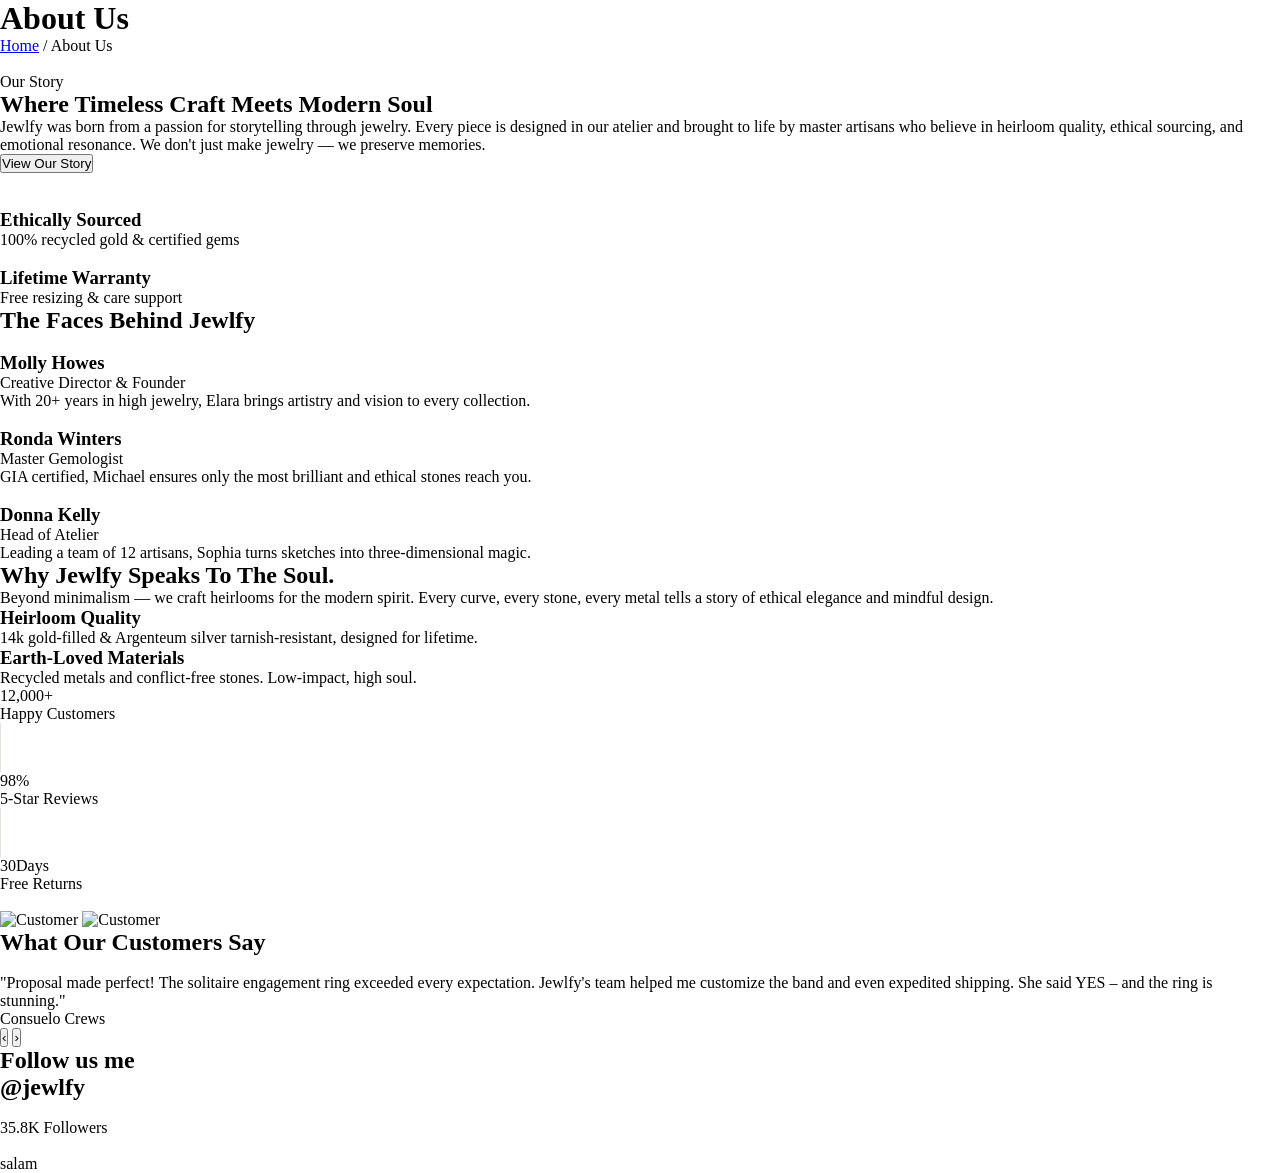
==== commit d7b02467: "1 section qalib" ====
--- a/about.html
+++ b/about.html
@@ -258,6 +258,7 @@
         <div class="aboutsiximg2">
             <img style="width: 170px;" src="	https://html.laralink.com/jewlfy/assets/img/instagram-img-14.jpg" alt="">
         </div>
+        salam
     </div>
   </div>
 </div>
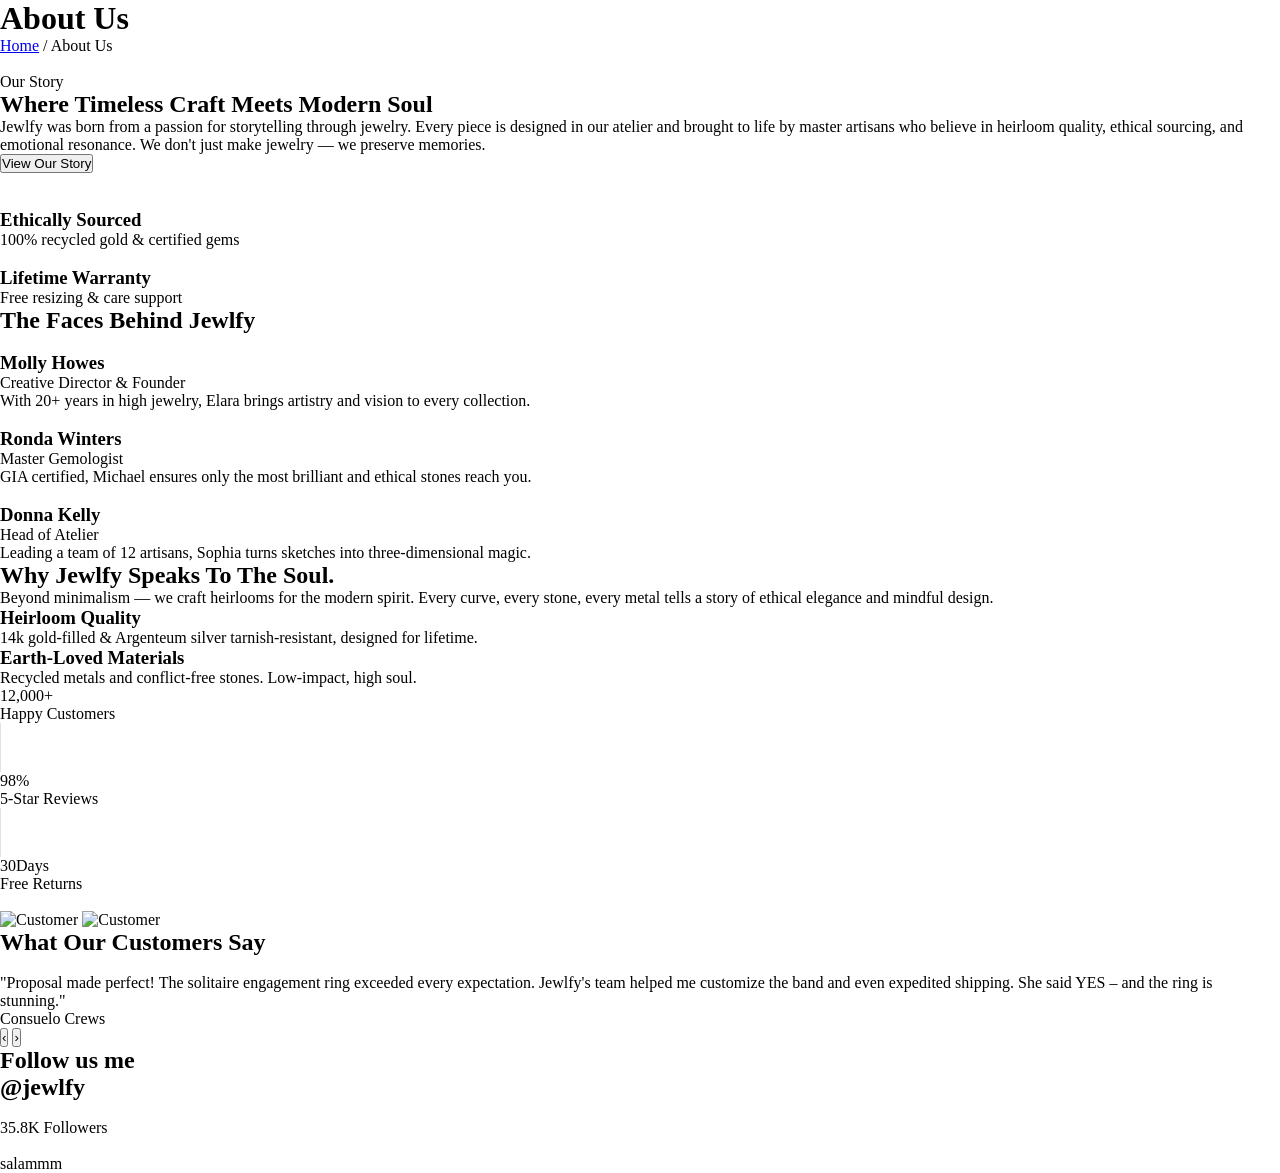
==== commit 13d78072: "last section" ====
--- a/about.html
+++ b/about.html
@@ -258,7 +258,7 @@
         <div class="aboutsiximg2">
             <img style="width: 170px;" src="	https://html.laralink.com/jewlfy/assets/img/instagram-img-14.jpg" alt="">
         </div>
-        salam
+        salammm
     </div>
   </div>
 </div>
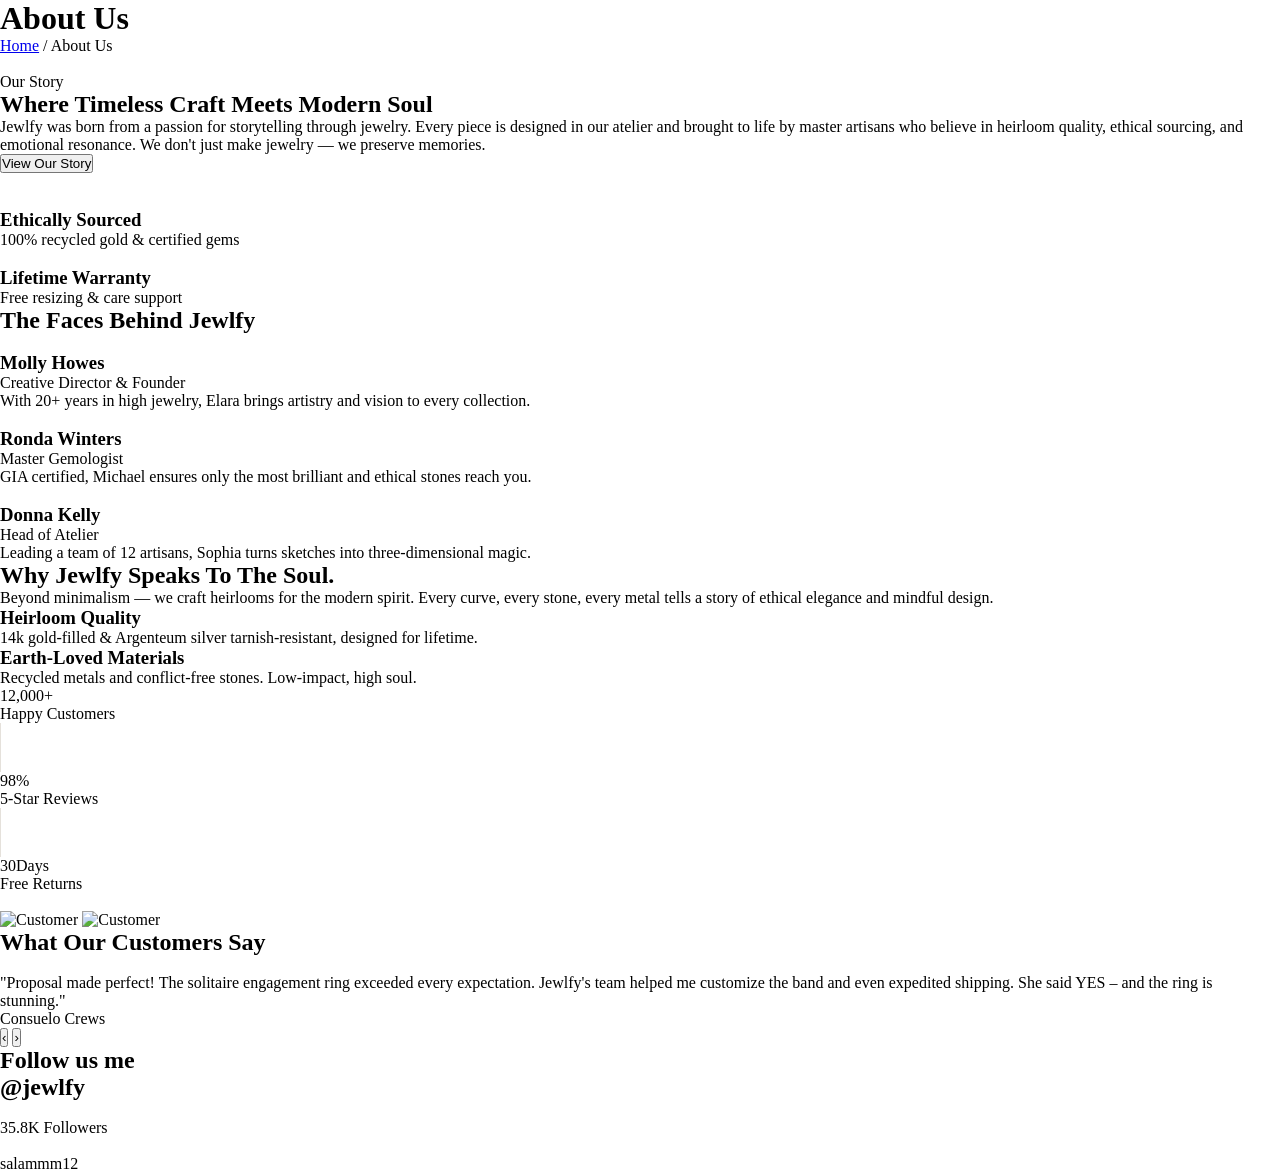
==== commit baf6438f: "last section" ====
--- a/about.html
+++ b/about.html
@@ -258,7 +258,7 @@
         <div class="aboutsiximg2">
             <img style="width: 170px;" src="	https://html.laralink.com/jewlfy/assets/img/instagram-img-14.jpg" alt="">
         </div>
-        salammm
+        salammm12
     </div>
   </div>
 </div>
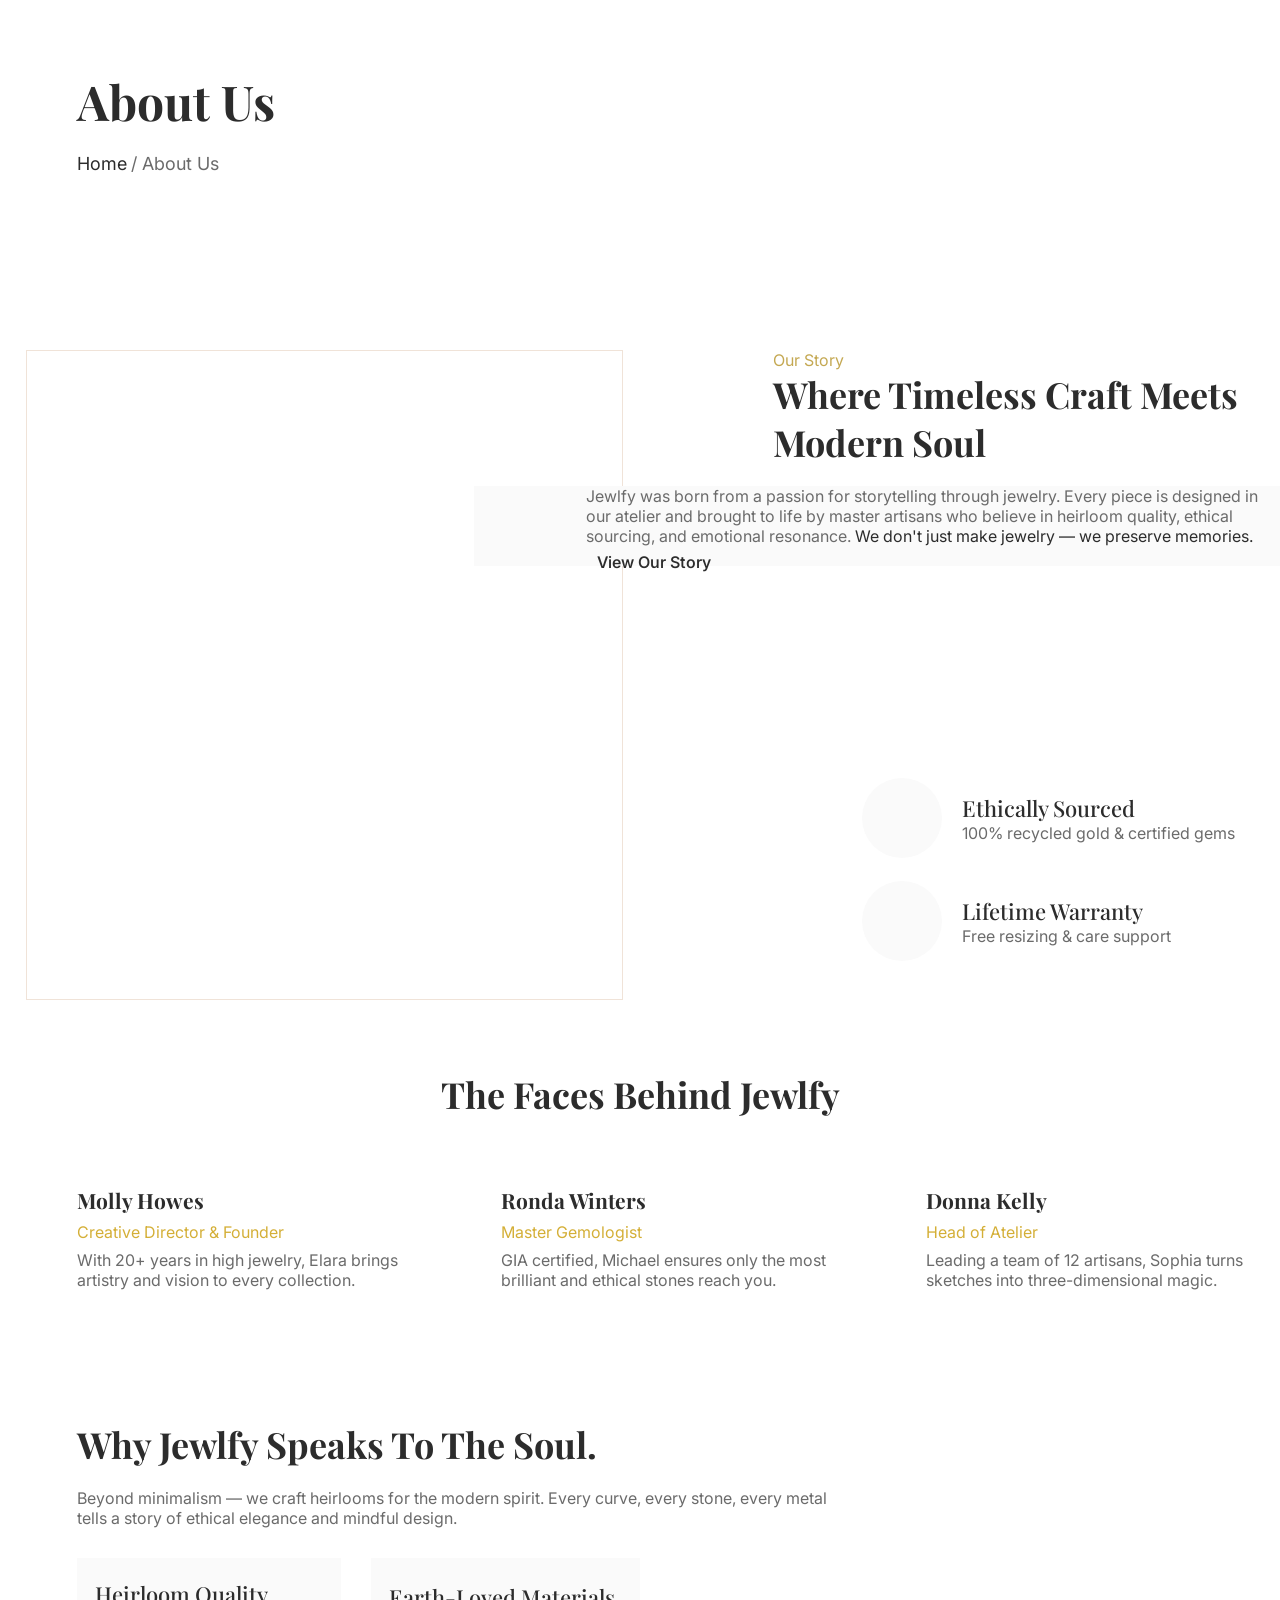
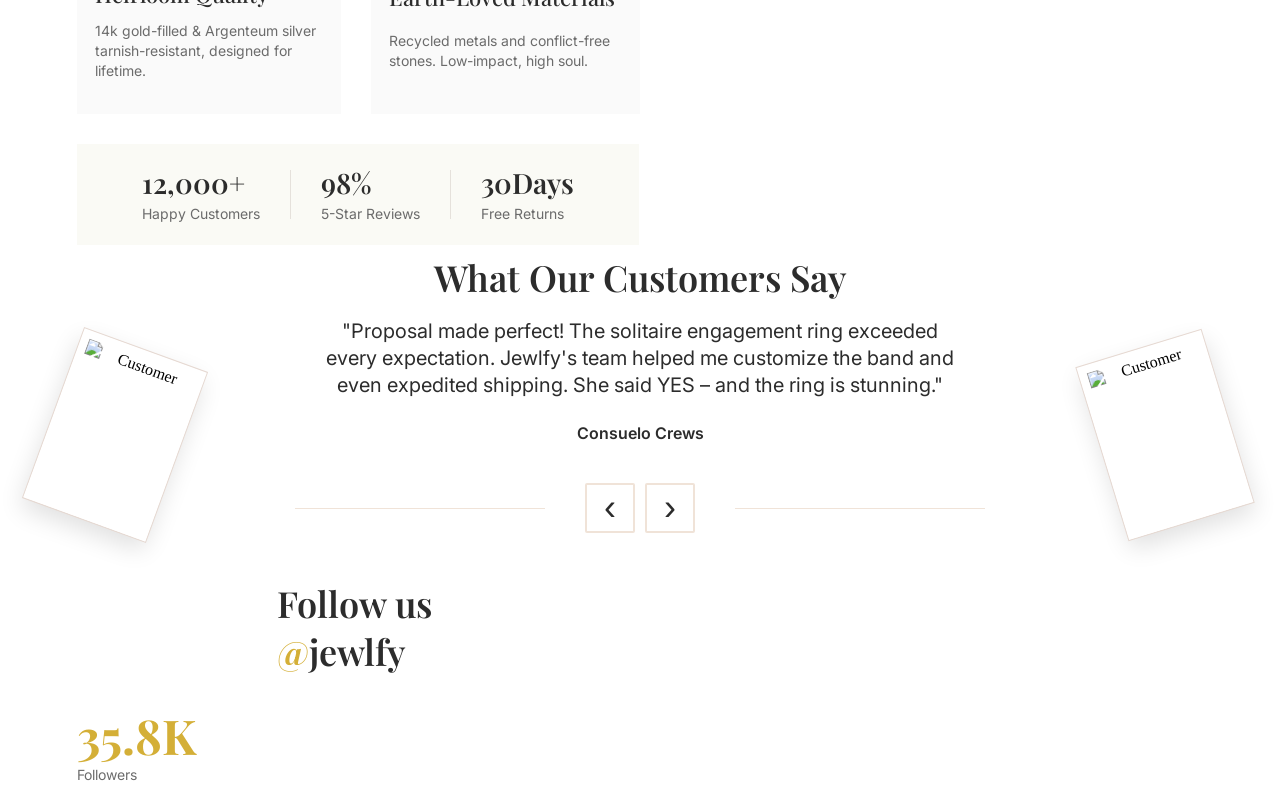
==== commit 10eebc7d: "about page finish" ====
--- a/about.html
+++ b/about.html
@@ -237,28 +237,64 @@
   <div class="about-review-name"><p>Consuelo Crews</p> </div>
 
   <div class="about-nav-btns">
+  <div class="line"></div>
+
     <button>&#8249;</button>
     <button>&#8250;</button>
+
+    <div class="line2"></div>
   </div>
 </div>
 
 <div class="about-sixsection">
   <div class="about-siximgbox">
     <div class="aboutsixtext">
-        <h2>Follow us me <br> <span>@</span>jewlfy</h2>
+        <h2>Follow us  <br> <span>@</span>jewlfy</h2>
     </div>
     <div class="about-siximgdiv">
-        <img style="width: 360px;" src="https://html.laralink.com/jewlfy/assets/img/instagram-img-13.jpg" alt="">
-    </div>
+        <img style="width: 420px;" src="https://html.laralink.com/jewlfy/assets/img/instagram-img-13.jpg" alt="">
+           <div class="insticon2">
+          <i class="fa-brands fa-instagram"></i>
+        </div>
+      </div>
     <div class="about-sixitdiv">
         <div class="about-sixyellowtext">
 <span class="about-yeltext">35.8K</span>
 <span class="about-grtext">Followers</span>
         </div>
-        <div class="aboutsiximg2">
+        <div class="about-siximg2">
             <img style="width: 170px;" src="	https://html.laralink.com/jewlfy/assets/img/instagram-img-14.jpg" alt="">
-        </div>
-        salammm12
+           <div class="insticon">
+          <i class="fa-brands fa-instagram"></i>
+        </div>
+          </div>
+        
+    </div>
+    <div class="about-siximg3">
+      <img style="width: 536px;" src="https://html.laralink.com/jewlfy/assets/img/instagram-img-15.jpg" alt="">
+       <div class="insticon3">
+          <i class="fa-brands fa-instagram"></i>
+        </div>
+    </div>
+    <div class="about-siximgdiv2">
+      <div class="about-siximg4">
+        <img style="width: 88px;" src="https://html.laralink.com/jewlfy/assets/img/instagram-img-16.jpg" alt="">
+        <div class="insticon4">
+          <i class="fa-brands fa-instagram"></i>
+        </div>
+      </div>
+      <div class="about-siximg5">
+        <img style="width: 200px;" src="https://html.laralink.com/jewlfy/assets/img/instagram-img-17.jpg" alt="">
+        <div class="insticon5">
+          <i class="fa-brands fa-instagram"></i>
+        </div>
+      </div>
+      <div class="about-siximg6">
+        <img style="width: 312px;" src="https://html.laralink.com/jewlfy/assets/img/instagram-img-18.jpg" alt="">
+        <div class="insticon6">
+          <i class="fa-brands fa-instagram"></i>
+        </div>
+      </div>
     </div>
   </div>
 </div>
--- a/assets/style.css
+++ b/assets/style.css
@@ -1,19 +1,13 @@
-@import url('https://fonts.googleapis.com/css2?family=Anton&family=Cormorant:ital,wght@0,300..700;1,300..700&family=Inter:ital,opsz,wght@0,14..32,100..900;1,14..32,100..900&family=Montserrat:ital,wght@0,100..900;1,100..900&family=Mulish:ital,wght@0,200..1000;1,200..1000&family=Open+Sans:ital,wght@0,300..800;1,300..800&family=Outfit:wght@100..900&family=Playfair+Display:ital,wght@0,400..900;1,400..900&family=Poppins:ital,wght@0,100;0,200;0,300;0,400;0,500;0,600;0,700;0,800;0,900;1,100;1,200;1,300;1,400;1,500;1,600;1,700;1,800;1,900&family=Roboto+Slab:wght@100..900&family=Roboto:ital,wght@0,100..900;1,100..900&display=swap');
-
-@import url('https://fonts.googleapis.com/css2?family=Anton&family=Cormorant:ital,wght@0,300..700;1,300..700&family=Inter:ital,opsz,wght@0,14..32,100..900;1,14..32,100..900&family=Montserrat:ital,wght@0,100..900;1,100..900&family=Mulish:ital,wght@0,200..1000;1,200..1000&family=Open+Sans:ital,wght@0,300..800;1,300..800&family=Outfit:wght@100..900&family=Playfair+Display:ital,wght@0,400..900;1,400..900&family=Poppins:ital,wght@0,100;0,200;0,300;0,400;0,500;0,600;0,700;0,800;0,900;1,100;1,200;1,300;1,400;1,500;1,600;1,700;1,800;1,900&family=Roboto+Slab:wght@100..900&family=Roboto:ital,wght@0,100..900;1,100..900&display=swap');
-
-:root {
-    --main-color: #D4AF37;
-    --bg-color: #FEF2E8;
-    --bg--color-soft: #FEFAF5;
-    --bg-stroke-color: #F3DCCE;
-    --bg-black-color: #202020;
-    --black-soft: #6B6B6B;
-    --black-bg-white-text-color: #FFFFFF;
-    --black-bg-white-text-soft: #A7A7A7;
-    --hot-price-color: #DC3545;
-    --input-form-bg-color: #FAFAFA
-}
+
+@import url('https://fonts.googleapis.com/css2?family=Anton&family=Cormorant+Garamond:ital,wght@0,300..700;1,300..700&family=Cormorant:ital,wght@0,300..700;1,300..700&family=Inter:ital,opsz,wght@0,14..32,100..900;1,14..32,100..900&family=Josefin+Sans:ital,wght@0,100..700;1,100..700&family=Montserrat:ital,wght@0,100..900;1,100..900&family=Outfit:wght@100..900&family=Playfair+Display:ital,wght@0,400..900;1,400..900&family=Poppins:ital,wght@0,100;0,200;0,300;0,400;0,500;0,600;0,700;0,800;0,900;1,100;1,200;1,300;1,400;1,500;1,600;1,700;1,800;1,900&family=Raleway:ital,wght@0,100..900;1,100..900&family=Roboto+Slab:wght@100..900&family=Roboto:ital,wght@0,100..900;1,100..900&family=Valley+Sans:ital,wght@0,100..900;1,100..900&display=swap');
+
+@import url('https://fonts.googleapis.com/css2?family=Anton&family=Cormorant+Garamond:ital,wght@0,300..700;1,300..700&family=Cormorant:ital,wght@0,300..700;1,300..700&family=Inter:ital,opsz,wght@0,14..32,100..900;1,14..32,100..900&family=Josefin+Sans:ital,wght@0,100..700;1,100..700&family=Montserrat:ital,wght@0,100..900;1,100..900&family=Outfit:wght@100..900&family=Playfair+Display:ital,wght@0,400..900;1,400..900&family=Poppins:ital,wght@0,100;0,200;0,300;0,400;0,500;0,600;0,700;0,800;0,900;1,100;1,200;1,300;1,400;1,500;1,600;1,700;1,800;1,900&family=Raleway:ital,wght@0,100..900;1,100..900&family=Roboto+Slab:wght@100..900&family=Roboto:ital,wght@0,100..900;1,100..900&family=Valley+Sans:ital,wght@0,100..900;1,100..900&display=swap');
+@import url('https://fonts.googleapis.com/css2?family=Anton&family=Cormorant:ital,wght@0,300..700;1,300..700&family=Inter:ital,opsz,wght@0,14..32,100..900;1,14..32,100..900&family=Josefin+Sans:ital,wght@0,100..700;1,100..700&family=Montserrat:ital,wght@0,100..900;1,100..900&family=Outfit:wght@100..900&family=Playfair+Display:ital,wght@0,400..900;1,400..900&family=Poppins:ital,wght@0,100;0,200;0,300;0,400;0,500;0,600;0,700;0,800;0,900;1,100;1,200;1,300;1,400;1,500;1,600;1,700;1,800;1,900&family=Raleway:ital,wght@0,100..900;1,100..900&family=Roboto+Slab:wght@100..900&family=Roboto:ital,wght@0,100..900;1,100..900&family=Valley+Sans:ital,wght@0,100..900;1,100..900&display=swap');
+
+
+@import url('https://fonts.googleapis.com/css2?family=Anton&family=Cormorant:ital,wght@0,300..700;1,300..700&family=Inter:ital,opsz,wght@0,14..32,100..900;1,14..32,100..900&family=Josefin+Sans:ital,wght@0,100..700;1,100..700&family=Montserrat:ital,wght@0,100..900;1,100..900&family=Outfit:wght@100..900&family=Playfair+Display:ital,wght@0,400..900;1,400..900&family=Poppins:ital,wght@0,100;0,200;0,300;0,400;0,500;0,600;0,700;0,800;0,900;1,100;1,200;1,300;1,400;1,500;1,600;1,700;1,800;1,900&family=Raleway:ital,wght@0,100..900;1,100..900&family=Roboto+Slab:wght@100..900&family=Roboto:ital,wght@0,100..900;1,100..900&family=Valley+Sans:ital,wght@0,100..900;1,100..900&display=swap');
+
+
 
 *{
     margin: 0;
@@ -21,91 +15,747 @@
     box-sizing: border-box;
 }
 
-.el__background__img {
-    background-image: url(/assets/img/page_header_bg.jpg);
+body{
+    overflow-x: hidden;
+    height: 10vh;
+
+}
+
+
+.about-headcard{
+    background-image: url("https://html.laralink.com/jewlfy/assets/img/page_header_bg.jpg");
     height: 300px;
-    background-size: cover;
     background-position: center;
     background-repeat: no-repeat;
-    display: flex;
-    align-items: center;
-    justify-content: space-between;
-
-    .el__background__span{
-        width: 70%;
-        margin: 0 auto;
+    background-size: cover;
+
+}
+
+.about-headtextbox{
+    position: relative;
+    left: 6%;
+    display: flex;
+    flex-direction: column;
+    top: 23%;
+    gap: 20px;
+}
+
+.about-headtextbox h1{
+     font-family: Playfair Display;
+     font-size: 48px;
+     color: #2C2C2C;
+}
+
+.about-altbox{
+    font-family: Inter;
+}
+
+.about-altbox a{
+    color: #2C2C2C;
+    font-size: 18px;
+    text-decoration: none;
+    font-family: Inter;
+}
+
+.about-altbox span{
+    color: #6B6B6B;
+   font-size: 18px;
+   font-family: Inter;
+}
+
+
+
+
+.about-twosection{
+    position: relative;
+    top: 50px;
+    overflow-x: hidden;
+    overflow-y: hidden;
+    left: 2%;
+    display: flex;
+}
+
+.about-twoimage{
+    width: 600px;
+    height: 650px;
+    border: 1px solid #F0E3D8;
+    z-index: 1;
+    /* position: absolute; */
+}
+
+.about-twoimage img{
+    position: absolute;
+    left: 5%;
+    z-index: 1;
+}
+
+.about-righttxtbox p{
+    color: #C4A852;
+    font-family: Inter;
+}
+
+.about-righttxtbox h2{
+    color: #2C2C2C;
+    font-family: Playfair Display;
+    font-size: 36px;
+}
+
+.about-righttxtbox2 p{
+    color: #6B6B6B;
+    font-size: 16px;
+    font-family: Inter;
+    width: 75%;
+    span{
+        color: #2C2C2C;
     }
-    
-
-
-    .el__title1 {
-        font-size: 18px;
-        line-height: 26px;
-    }
-
-    .el__title2 {
-        font-size: 18px;
-        line-height: 26px;
-        color: rgb(107, 107, 107);
-    }
-}
-
-
-.el__card__div{
-    display: flex;
+}
+
+.about-righttxtbox2 button{
+    color: #2C2C2C;
+    font-size: 16px;
+    font-family: Inter;
+    background-color: transparent;
+    border: none;
+    position: relative;
+    top: 8%;
+    right: 30%;
+    font-weight: 550;
+}
+
+.about-righttxtbox2{
+    display: flex;  
+    flex-direction: column;
     align-items: center;
     justify-content: center;
+}
+
+.about-icontext h3{
+    font-size: 22px;
+    color: #2C2C2C;
+    font-weight: 500;
+    font-family: Playfair Display;
+}
+
+.about-icontext p{
+    color: #6B6B6B;
+    font-family: Inter;
+    font-size: 16px;
+}
+
+.about-firstbox{
+    display: flex;
+    align-items: center;
+    gap: 20px;
+}
+
+.about-twobox{
+    display: flex;
+    gap: 20px;
+    align-items: center;
+}
+
+
+
+.about-imgbox{
+    display: flex;
+    background-color: #FAFAFA;
+    width: 900px;
+    position: absolute;
+    z-index: 9;
+    left: 35%;
+    margin-top: 20px;
+    
+}
+
+.about-righttxtbox{
+    position: relative;
+    left: 22%;
+   
+}
+
+.about-downbox{
+    position: relative;
+    top: 48%;
+    left: 35%;
+    gap: 23px;
+    display: flex;
+    flex-direction: column;
+}
+
+.about-righttxtbox h2{
+    width: 69%;
+}
+
+.about-brildiv{
+    background-color: #FAFAFA;
+    border-radius: 50%;
+    width: 80px;
+    height: 80px;
+    display: flex;  
+    align-items: center;
+    justify-content: center;
+}
+
+.about-headtwotext h2{
+    font-size: 36px;
+    font-family: Playfair Display;
+    color: #2C2C2C;
+}
+
+.about-onetextcard h3{
+    color: #2C2C2C;
+    font-family: Playfair Display;
+    font-size: 21px;
+}
+
+.about-yellowtext{
+    color: #D4AF37;
+    font-family: Inter;
+    font-size: 16px;
+}
+
+.about-graytext{
+    color: #6B6B6B;
+    font-family: Inter;
+    font-size: 16px;
+    width: 83%;
+}
+
+.about-onetextcard{
+    position: relative;
+    top: 20px;
+    display: flex;
+    flex-direction: column;
+    gap: 8px;
+}
+
+.about-threesection{
+    display: flex;
+    flex-direction: column;
+    justify-content: center;
+    align-items: center;
+    position: relative;
+    top: 120px;
+}
+
+.about-threeimagecard{
+    display: flex;
+    position: relative;
+    left: 6%;
+    top: 30px;
+}
+
+.about-twoiconboxes i{
+  display: none;
+    
+}
+
+.about-twoiconboxes{
+   display: none;
+}
+
+.about-oneimgcard:hover{
+
+  .about-oneimg{
+    transform: scale(1.03);
+    transition: .3s;
+  }
+
+.about-twoiconboxes{
+    display: flex;
+    gap: 10px;
+    position: relative;
+    bottom: 155px;
+    left: 20%;
+    transition: .3s;
+}
+
+    .about-twoiconboxes i{
+
+    transition: .3s;
+           font-size: 20px;
+    width: 30px;
+    height: 30px;
+    background-color: #2C2C2C;
+    border-radius: 50%;
+    color: white;
+    display: flex;
+    align-items: center;
+    justify-content: center;
+    flex-direction: row;
+    }
+}
+
+.about-fouronebox{
+    display: flex;
+}
+
+.about-fourtext h2{
+    font-size: 36px;
+    font-family: Playfair Display;
+    color: #2C2C2C;
+    
+}
+
+.about-fourtext p{
+    font-size: 16px;
+    font-family: Inter;
+    color: #6B6B6B;
+    width: 69%;
+    position: relative;
+   
+    top: 20px;
+}
+
+.about-fourtextbox{
+    display: flex;
+    flex-direction: column;
+}
+
+.about-foursection{
+    position: relative;
+    top: 300px;
+    left: 6%;
+}
+
+.about-fournumberbox{
+    display: flex;
     gap: 30px;
-    margin-top: 40px;
-
-    .product__img{
-        width: 424px;
-        cursor: pointer;
-        object-fit: cover;
+    background-color: #FAFAF5;
+    width: 562px;
+    height: 101px;
+    align-items: center;
+    justify-content: center;
+    position: relative;
+    top: 80px;
+}
+
+.about-fournumberdiv span{
+    font-size: 28px;
+    font-family: Playfair Display;
+    color: #2C2C2C;
+    font-weight: 600;
+    position: relative;
+    bottom: 4px;
+}
+
+.about-fournumberdiv p{
+    color: #6B6B6B;
+    font-family: Inter;
+    font-size: 14px ;
+}
+
+.about-fourtwodiv{
+    width: 264px;
+    height: 156px;
+    display: flex;
+    flex-direction: column;
+    justify-content: center;
+    /* align-items: center; */
+    background-color: #FAFAFA;
+}
+
+.about-fourtwobox{
+    display: flex;
+    gap: 30px;
+    position: relative;
+    top: 50px;
+   
+}
+
+.about-fourtwodiv h3{
+    color: #2C2C2C;
+    font-family: Playfair Display;
+    font-size: 22px;
+    font-weight: 500;
+    position: relative;
+    bottom: 12px;
+    left: 18px;
+}
+
+.about-fourtwodiv p{
+    color: #6B6B6B;
+    font-family: Inter;
+    font-size: 14px;
+    line-height: 1.43em;
+    width: 90%;
+    position: relative;
+    left: 18px;
+}
+
+.about-fourtwodiv2{
+    width: 269px;
+    height: 156px;
+    display: flex;
+    flex-direction: column;
+    justify-content: center;
+    /* align-items: center; */
+    background-color: #FAFAFA;
+}
+
+.about-fourtwodiv2 h3{
+    color: #2C2C2C;
+    font-family: Playfair Display;
+    font-size: 22px;
+    font-weight: 500;
+    position: relative;
+    bottom: 19px;
+    left: 18px;
+    
+}
+
+.about-fourtwodiv2 p{
+    color: #6B6B6B;
+    font-family: Inter;
+    font-size: 14px;
+    line-height: 1.43em;
+    width: 90%;
+    position: relative;
+    left: 18px;
+}
+
+
+.about-fivesection {
+  position: relative;
+  max-width: 1100px;
+  margin: 0 auto;
+  text-align: center;
+  top: 390px;
+}
+
+.about-fivesection h2 {
+font-size: 36px;
+    font-family: Playfair Display;
+    color: #2C2C2C;
+  /* margin-bottom: 20px; */
+  line-height: 1.25em;
+  font-weight: 600;
+}
+
+.about-quote-mark {
+  img{
+    width: 170px;
+  }
+}
+.about-fivesection{
+.about-review-text {
+  max-width: 650px;
+  margin: 0 auto 24px;
+  font-size: 20px;
+  line-height: 1.35em;
+  font-weight: 400;
+  color: #2C2C2C;
+  font-family: Inter;
+}
+}
+
+
+.about-review-name {
+  font-weight: 600;
+  color: #1a1a2e;
+  margin-bottom: 40px;
+}
+
+.about-review-name p{
+    color: #2C2C2C;
+    font-family: Inter;
+    font-size: 16px;
+}
+
+.about-nav-btns {
+  display: flex;
+  justify-content: center;
+  gap: 10px;
+  align-items: center;
+}
+
+.about-nav-btns button {
+  width: 50px;
+  height: 50px;
+  border-radius: 2px;
+  border: 2px solid #F0E3D8;
+  background: #FFFFFF;
+  color: #2C2C2C;
+  font-size: 36px;
+  cursor: pointer;
+}
+ 
+.about-nav-btns .line{
+    height: 1px;
+    width: 250px;
+    background-color:#F0E3D8 ;
+    position: relative;
+    right: 30px;
+
+}
+
+.about-nav-btns .line2{
+      height: 1px;
+    width: 250px;
+    background-color:#F0E3D8 ;
+    position: relative;
+    left: 30px;
+}
+
+.about-nav-btns button:hover{
+    background-color: #C4A852;
+    transition: .3s;
+    color: white;
+    border: none;
+}
+
+.about-photo {
+  position: absolute;
+  top: 90px;
+  width: 130px;
+  height: 180px;
+  object-fit: cover;
+  border: 8px solid #fff;
+  outline: 1px solid #e6d9d2;
+  box-shadow: 0 10px 25px rgba(0,0,0,0.12);
+}
+
+.about-photo-left {
+  left: -40px;
+  transform: rotate(20deg);
+}
+
+.about-photo-right {
+  right: -40px;
+  transform: rotate(-17deg);
+}
+
+.aboutsixtext h2 span{
+    color: #D4AF37;
+    
+}
+
+.aboutsixtext h2{
+    color: #2C2C2C;
+    font-family: Playfair Display;
+    font-size: 36px;
+    position: relative;
+    left: 200px;
+    bottom: 14px;
+    font-weight: 600
+}
+
+.about-sixyellowtext .about-yeltext{
+    color: #D4AF37;
+    font-family: Playfair Display;
+    font-size: 48px;
+    font-weight: 700;
+   line-height: 1.2em;
+}
+
+.about-sixyellowtext{
+display: flex;
+flex-direction: column;
+}
+
+.about-sixyellowtext .about-grtext{
+    color: #6B6B6B;
+    font-size: 14px;
+    font-family: Inter;
+    line-height: 1.43em;
+}
+
+.about-sixitdiv{
+    display: flex;
+    gap: 70px;
+}
+
+.about-sixsection{
+    position: relative;
+    top: 450px;
+    display: flex;
+    left: 6%;
+}
+
+.about-siximg3{
+    position: relative;
+    left: 83%;
+    bottom: 439px;
+    z-index: 1;
+}
+
+.about-siximgdiv2{
+    position: absolute;
+    left: 66%;
+    bottom: 44%;
+    display: flex;
+    flex-direction: column;
+    gap: 20px;
+    
+}
+
+.about-siximg4{
+    position: relative;
+    left: 220px;
+}
+
+.about-siximg5{
+    position: relative;
+    left: 110px;
+}
+
+.insticon, .insticon2, .insticon3, .insticon4, .insticon5, .insticon6{
+    display: none;
+    z-index: 9;
+
+}
+
+.about-siximg3:hover{
+    cursor: pointer;
+    .insticon3{
+        display: flex;
+        position: absolute;
+        z-index: 9;
+        width: 536px;
+        bottom: 8px;
+        transition: .5s;
+        opacity: 0.4;
+        height: 545px;
+        background-color: #2C2C2C;
+        color: white;
+        transition: .2s;
+        align-items: center;
+        justify-content: center;
+
+        i{
+font-size: 24px;
+font-weight: 900;
+opacity: 1;
+        }
     }
-
-    .el__card__span{
-        margin-top: 20px;   
+}
+
+.about-siximg2:hover{
+    cursor: pointer;
+    .insticon{
+        display: flex;
+        position: absolute;
+        z-index: 9;
+        width: 170px;
+        bottom: 552px;
+        transition: .5s;
+        opacity: 0.4;
+        height: 130px;
+        background-color: #2C2C2C;
+        color: white;
+        transition: .2s;
+        align-items: center;
+        justify-content: center;
+
+        i{
+font-size: 24px;
+font-weight: 900;
+opacity: 1;
+        }
     }
-
-    .el__card__span1{
-        font-size: 14px;
-        color: rgb(107, 107, 107);
-        font-family: Inter;
-        line-height: 22px;
+}
+
+.about-siximgdiv:hover{
+    overflow: hidden;
+    cursor: pointer;
+    .insticon2{
+        overflow: hidden;
+        /* transform: scale(1.05); */
+        display: flex;
+        position: absolute;
+        z-index: 9;
+        width: 420px;
+        bottom: 686px;
+        transition: .5s;
+        opacity: 0.4;
+        height: 248px;
+        background-color: #2C2C2C;
+        color: white;
+        transition: .2s;
+        align-items: center;
+        justify-content: center;
+
+        i{
+font-size: 24px;
+font-weight: 900;
+opacity: 1;
+        }
     }
-
-    .el__card__span2{
-        font-size: 14px;
-        color: rgb(107, 107, 107);
-        font-family: Inter;
-        line-height: 22px;
-        margin-left: 10px;
+}
+
+.about-siximg6:hover{
+    cursor: pointer;
+    .insticon6{
+        display: flex;
+        position: absolute;
+        z-index: 9;
+        width: 312px;
+        bottom: 8px;
+        transition: .5s;
+        opacity: 0.4;
+        height: 247px;
+        background-color: #2C2C2C;
+        color: white;
+        transition: .2s;
+        align-items: center;
+        justify-content: center;
+
+        i{
+font-size: 24px;
+font-weight: 900;
+opacity: 1;
+        }
     }
-
-    #icon{
-        color: rgb(212, 175, 55);
-        margin-right: 10px;
-        font-size: 14px;
+}
+
+
+.about-siximg5:hover{
+    cursor: pointer;
+    .insticon5{
+        display: flex;
+        position: absolute;
+        z-index: 9;
+        width: 200px;
+        bottom: 5px;
+        transition: .5s;
+        opacity: 0.4;
+        height: 150px;
+        background-color: #2C2C2C;
+        color: white;
+        transition: .2s;
+        align-items: center;
+        justify-content: center;
+
+        i{
+font-size: 24px;
+font-weight: 900;
+opacity: 1;
+        }
     }
-    
-    .el__card__p1{
-        font-family: Playfair Display;
-        font-size: 22px;
-        color: rgb(44, 44, 44);
-        line-height: 29.92px;
-        font-weight: 500;
-        margin-top: 10px;
-        width: 430px;
-        cursor: pointer;
-    }
-
-    .el__card__button{
-        font-family: Inter;
-        font-weight: 500;
-        font-size: 16px;  
-        line-height: 24px;
-        margin-top: 20px;
-        cursor: pointer;
+}
+
+
+.about-siximg4:hover{
+    cursor: pointer;
+    .insticon4{
+        display: flex;
+        position: absolute;
+        z-index: 9;
+        width: 88px;
+        bottom: 5px;
+        transition: .5s;
+        opacity: 0.4;
+        height: 98px;
+        background-color: #2C2C2C;
+        color: white;
+        transition: .2s;
+        align-items: center;
+        justify-content: center;
+
+        i{
+font-size: 24px;
+font-weight: 900;
+opacity: 1;
+        }
     }
 }
